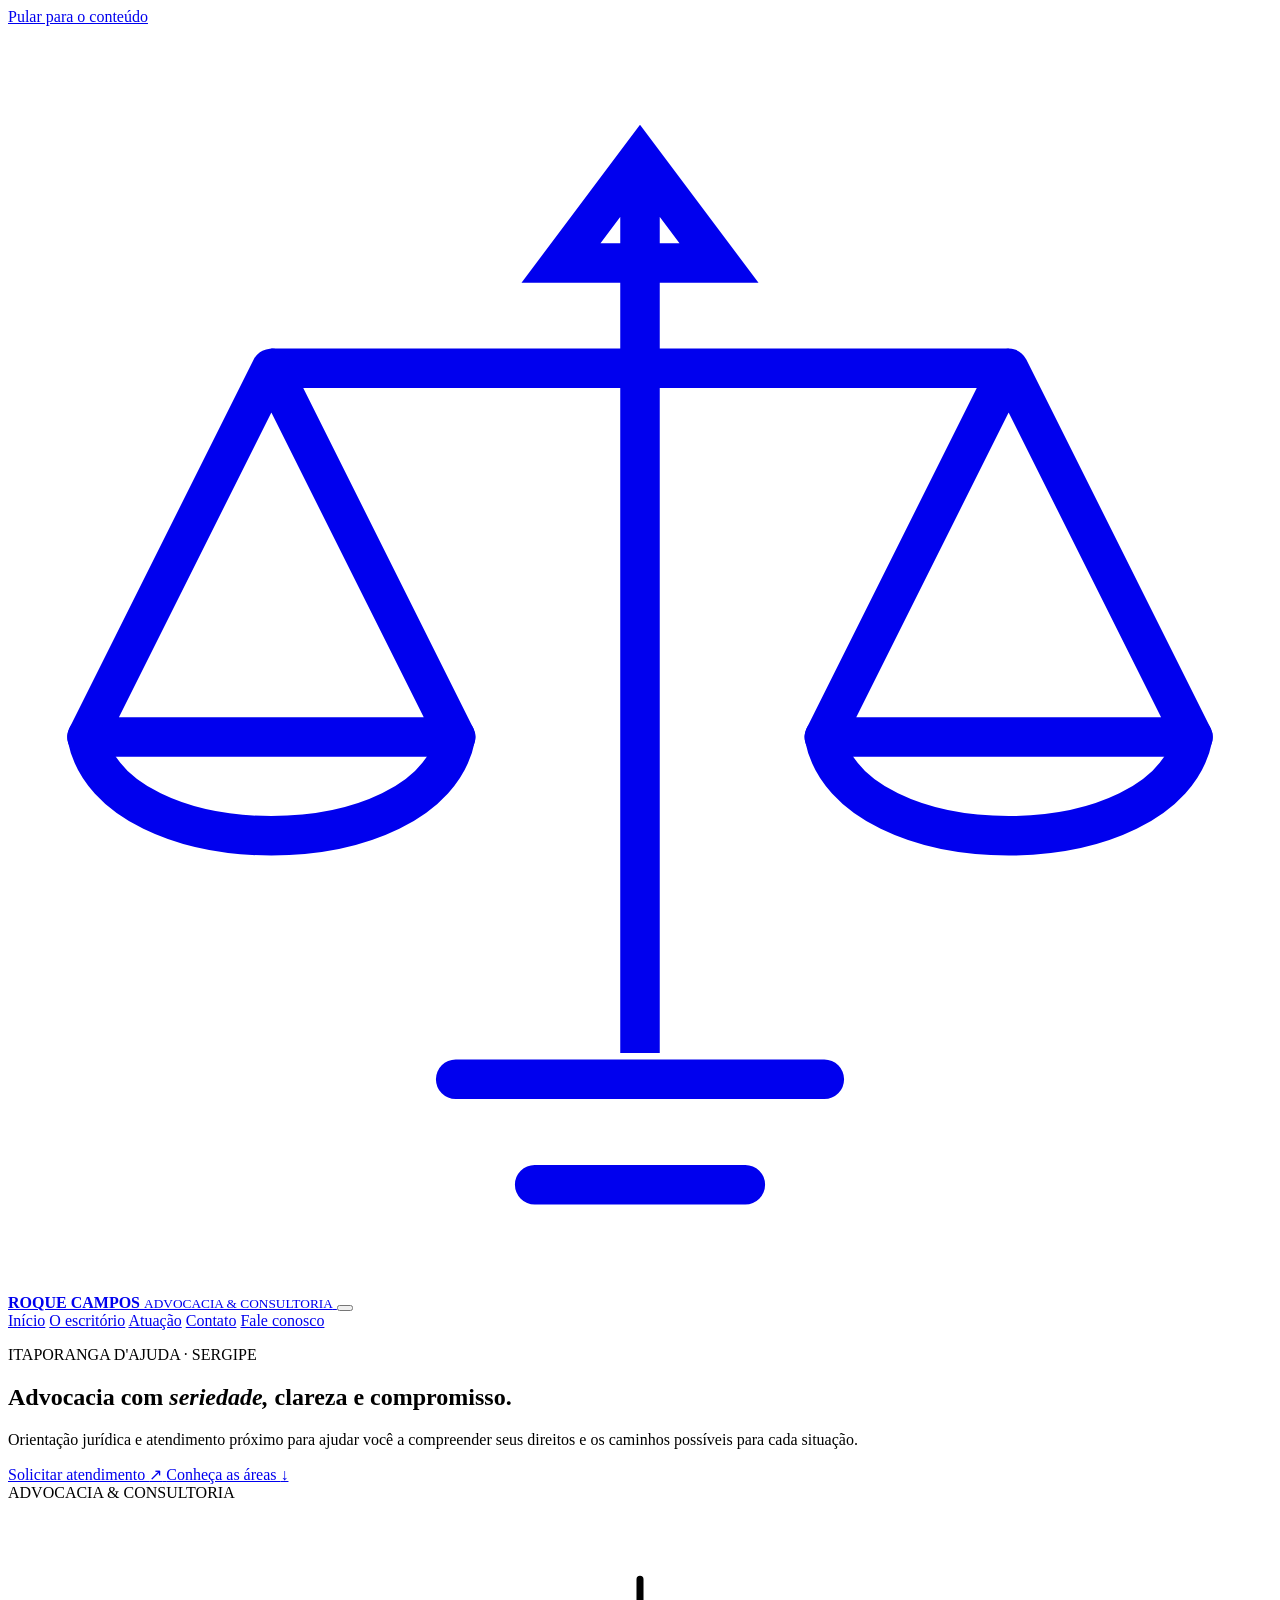
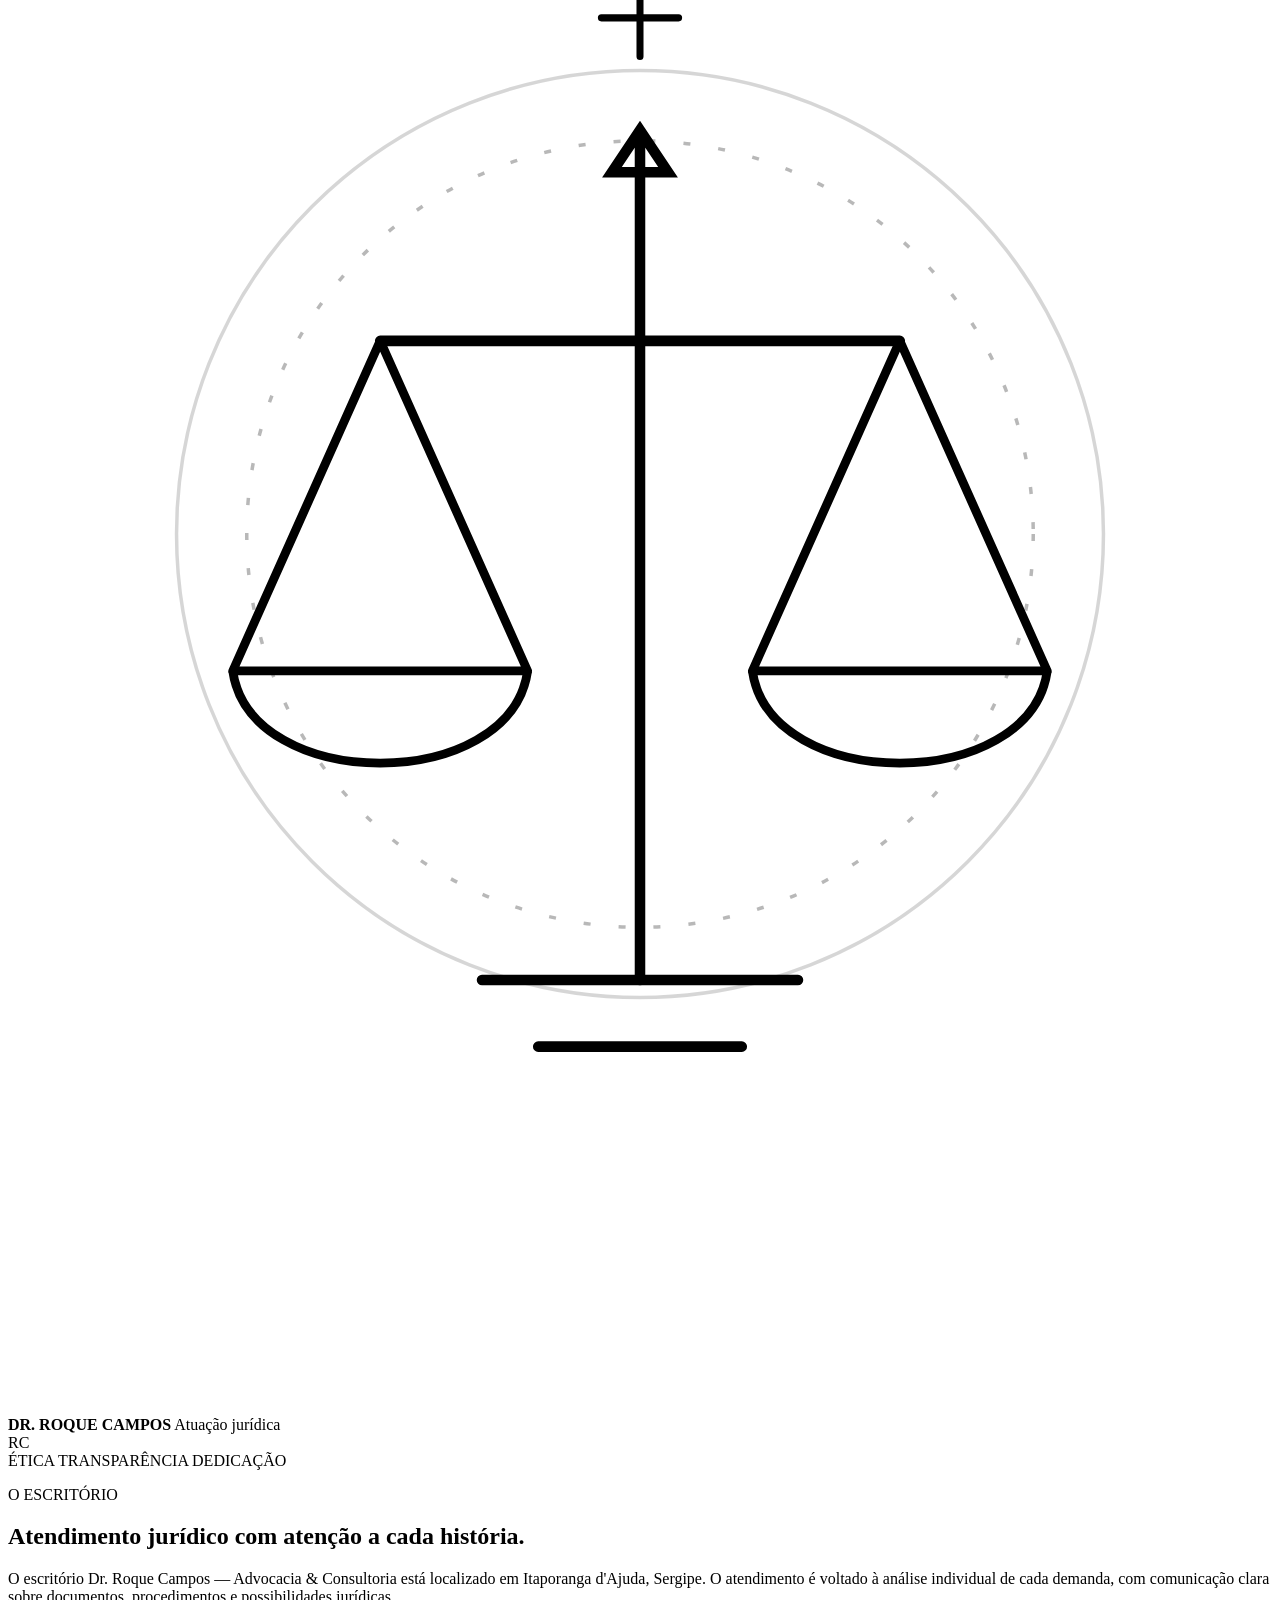
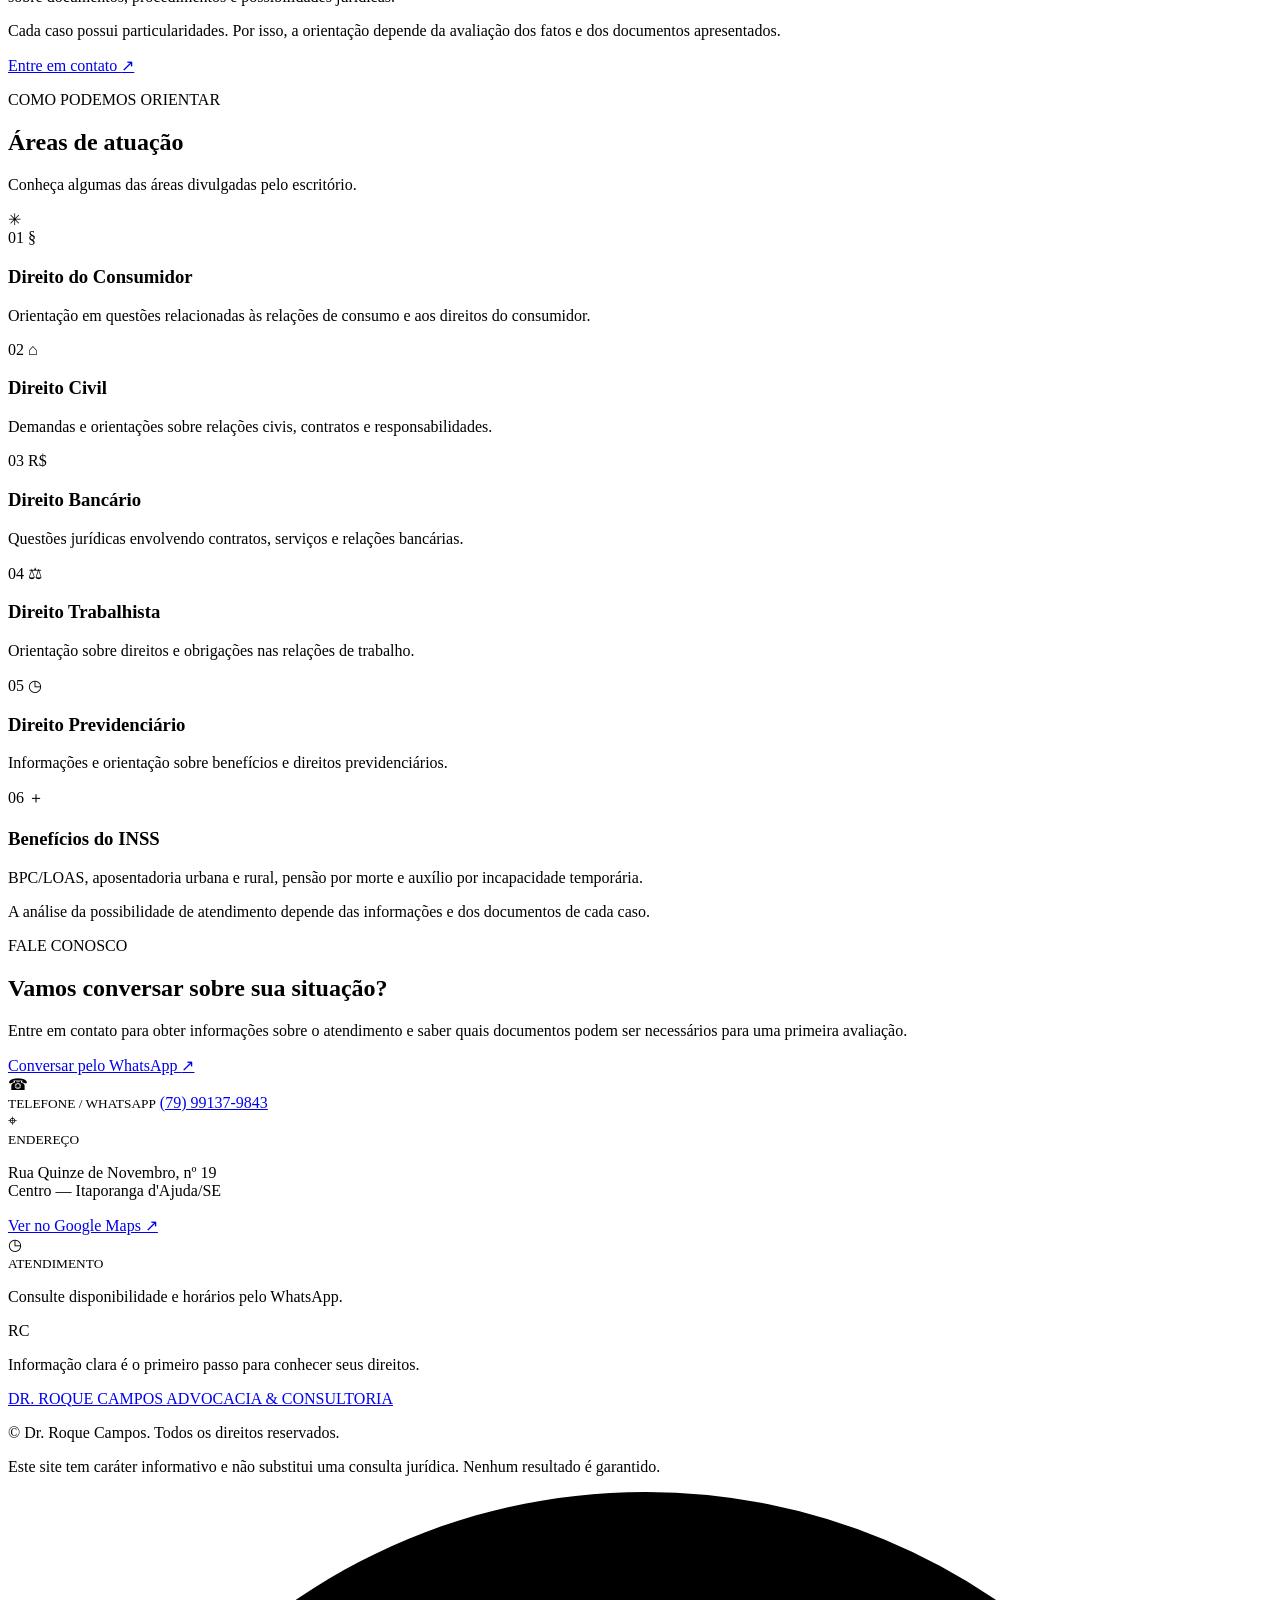
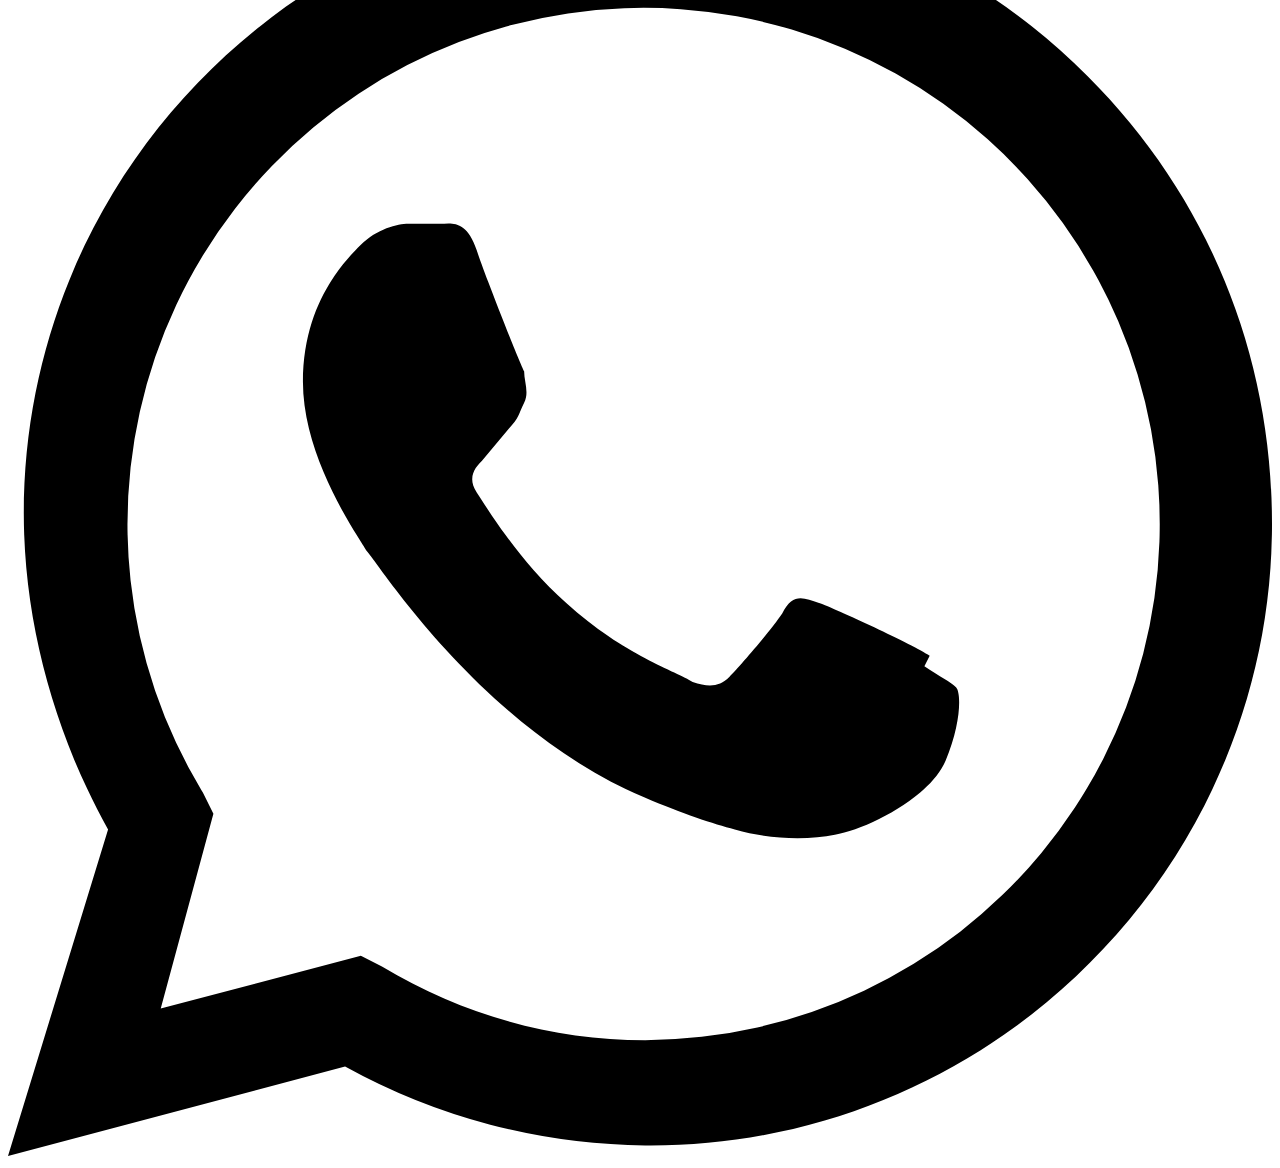
==== index.html @ 9f01cc0f "Criar index.html" ====
<!DOCTYPE html>
<html lang="pt-BR">
<head>
  <meta charset="UTF-8">
  <meta name="viewport" content="width=device-width, initial-scale=1.0">
  <meta name="theme-color" content="#111315">
  <meta name="description" content="Dr. Roque Campos — Advocacia & Consultoria em Itaporanga d'Ajuda, Sergipe. Atendimento em Direito do Consumidor, Civil, Bancário, Trabalhista e Previdenciário.">

  <title>Dr. Roque Campos | Advocacia & Consultoria</title>

  <link rel="preconnect" href="https://fonts.googleapis.com">
  <link rel="preconnect" href="https://fonts.gstatic.com" crossorigin>

  <link href="https://fonts.googleapis.com/css2?family=DM+Sans:wght@400;500;600;700&family=Playfair+Display:wght@500;600;700&display=swap" rel="stylesheet">

  <link rel="stylesheet" href="style.css">
</head>

<body>

<a class="skip-link" href="#inicio">Pular para o conteúdo</a>

<header class="site-header">
  <div class="container nav-wrap">

    <a class="brand" href="#inicio" aria-label="Dr. Roque Campos — início">

      <span class="brand-mark" aria-hidden="true">
        <svg viewBox="0 0 48 48" fill="none">
          <path d="M24 5v34M10 13h28M24 5l-3 4h6l-3-4Z" stroke="currentColor" stroke-width="1.5"/>
          <path d="m10 13-7 14h14L10 13Zm28 0-7 14h14L38 13Z" stroke="currentColor" stroke-width="1.5" stroke-linejoin="round"/>
          <path d="M3 27c1 5 13 5 14 0M31 27c1 5 13 5 14 0M17 40h14M20 44h8" stroke="currentColor" stroke-width="1.5" stroke-linecap="round"/>
        </svg>
      </span>

      <span class="brand-copy">
        <strong>ROQUE CAMPOS</strong>
        <small>ADVOCACIA &amp; CONSULTORIA</small>
      </span>

    </a>

    <button class="menu-toggle" aria-label="Abrir menu" aria-expanded="false" aria-controls="main-nav">
      <span></span>
      <span></span>
      <span></span>
    </button>

    <nav id="main-nav" class="main-nav" aria-label="Navegação principal">
      <a href="#inicio">Início</a>
      <a href="#escritorio">O escritório</a>
      <a href="#atuacao">Atuação</a>
      <a href="#contato">Contato</a>
      <a class="nav-cta" href="https://wa.me/5579991379843" target="_blank" rel="noopener">Fale conosco</a>
    </nav>

  </div>
</header>

<main>

  <!-- INÍCIO -->

  <section class="hero" id="inicio">

    <div class="hero-pattern" aria-hidden="true"></div>

    <div class="container hero-grid">

      <div class="hero-content">

        <p class="eyebrow">
          <span></span>
          ITAPORANGA D'AJUDA · SERGIPE
        </p>

        <h1>
          Advocacia com <em>seriedade,</em> clareza e compromisso.
        </h1>

        <p class="hero-lead">
          Orientação jurídica e atendimento próximo para ajudar você a compreender seus direitos e os caminhos possíveis para cada situação.
        </p>

        <div class="hero-actions">

          <a class="button button-gold"
             href="https://wa.me/5579991379843?text=Ol%C3%A1%2C%20gostaria%20de%20mais%20informa%C3%A7%C3%B5es%20sobre%20o%20atendimento."
             target="_blank" rel="noopener">
            Solicitar atendimento
            <span aria-hidden="true">↗</span>
          </a>

          <a class="text-link" href="#atuacao">
            Conheça as áreas
            <span aria-hidden="true">↓</span>
          </a>

        </div>
      </div>

      <div class="hero-art" aria-label="Símbolo da Justiça">

        <div class="art-frame">

          <div class="art-topline">
            ADVOCACIA &amp; CONSULTORIA
          </div>

          <svg class="justice-art" viewBox="0 0 360 430" fill="none" role="img" aria-label="Ilustração minimalista da balança da Justiça">

            <circle cx="180" cy="180" r="132" stroke="currentColor" stroke-opacity=".16"/>
            <circle cx="180" cy="180" r="112" stroke="currentColor" stroke-opacity=".28" stroke-dasharray="2 8"/>

            <path d="M180 65v242M106 125h148M180 65l-8 12h16l-8-12Z" stroke="currentColor" stroke-width="3" stroke-linecap="round"/>

            <path d="m106 125-42 94h84l-42-94Zm148 0-42 94h84l-42-94Z" stroke="currentColor" stroke-width="2.5" stroke-linejoin="round"/>

            <path d="M64 219c5 35 79 35 84 0M212 219c5 35 79 35 84 0" stroke="currentColor" stroke-width="2.5"/>

            <path d="M135 307h90M151 326h58" stroke="currentColor" stroke-width="3" stroke-linecap="round"/>

            <path d="M180 22v22M169 33h22" stroke="currentColor" stroke-width="2" stroke-linecap="round"/>

          </svg>

          <div class="art-caption">
            <strong>DR. ROQUE CAMPOS</strong>
            <span>Atuação jurídica</span>
          </div>

        </div>

        <span class="hero-seal">RC</span>

      </div>

    </div>

    <div class="hero-bottom container">
      <span>ÉTICA</span>
      <i></i>
      <span>TRANSPARÊNCIA</span>
      <i></i>
      <span>DEDICAÇÃO</span>
    </div>

  </section>

  <!-- SOBRE O ESCRITÓRIO -->

  <section class="intro section" id="escritorio">

    <div class="container intro-grid">

      <div>
        <p class="eyebrow eyebrow-dark">O ESCRITÓRIO</p>

        <h2>
          Atendimento jurídico com atenção a cada história.
        </h2>
      </div>

      <div class="intro-copy">

        <p>
          O escritório Dr. Roque Campos — Advocacia &amp; Consultoria está localizado em Itaporanga d'Ajuda, Sergipe. O atendimento é voltado à análise individual de cada demanda, com comunicação clara sobre documentos, procedimentos e possibilidades jurídicas.
        </p>

        <p>
          Cada caso possui particularidades. Por isso, a orientação depende da avaliação dos fatos e dos documentos apresentados.
        </p>

        <a class="under-link" href="#contato">
          Entre em contato
          <span aria-hidden="true">↗</span>
        </a>

      </div>

    </div>

  </section>

  <!-- ÁREAS DE ATUAÇÃO -->

  <section class="practice section" id="atuacao">

    <div class="container">

      <div class="section-heading">

        <p class="eyebrow">COMO PODEMOS ORIENTAR</p>

        <h2>Áreas de atuação</h2>

        <p>
          Conheça algumas das áreas divulgadas pelo escritório.
        </p>

        <div class="heading-rule">
          <span>✳</span>
        </div>

      </div>

      <div class="practice-grid">

        <article class="practice-card">
          <span class="card-number">01</span>
          <span class="practice-icon">§</span>

          <h3>Direito do Consumidor</h3>

          <p>
            Orientação em questões relacionadas às relações de consumo e aos direitos do consumidor.
          </p>
        </article>

        <article class="practice-card">
          <span class="card-number">02</span>
          <span class="practice-icon">⌂</span>

          <h3>Direito Civil</h3>

          <p>
            Demandas e orientações sobre relações civis, contratos e responsabilidades.
          </p>
        </article>

        <article class="practice-card">
          <span class="card-number">03</span>
          <span class="practice-icon">R$</span>

          <h3>Direito Bancário</h3>

          <p>
            Questões jurídicas envolvendo contratos, serviços e relações bancárias.
          </p>
        </article>

        <article class="practice-card">
          <span class="card-number">04</span>
          <span class="practice-icon">⚖</span>

          <h3>Direito Trabalhista</h3>

          <p>
            Orientação sobre direitos e obrigações nas relações de trabalho.
          </p>
        </article>

        <article class="practice-card">
          <span class="card-number">05</span>
          <span class="practice-icon">◷</span>

          <h3>Direito Previdenciário</h3>

          <p>
            Informações e orientação sobre benefícios e direitos previdenciários.
          </p>
        </article>

        <article class="practice-card">
          <span class="card-number">06</span>
          <span class="practice-icon">＋</span>

          <h3>Benefícios do INSS</h3>

          <p>
            BPC/LOAS, aposentadoria urbana e rural, pensão por morte e auxílio por incapacidade temporária.
          </p>
        </article>

      </div>

      <div class="practice-note">
        A análise da possibilidade de atendimento depende das informações e dos documentos de cada caso.
      </div>

    </div>

  </section>

  <!-- CONTATO -->

  <section class="contact section" id="contato">

    <div class="container contact-grid">

      <div class="contact-copy">

        <p class="eyebrow eyebrow-dark">FALE CONOSCO</p>

        <h2>
          Vamos conversar sobre sua situação?
        </h2>

        <p>
          Entre em contato para obter informações sobre o atendimento e saber quais documentos podem ser necessários para uma primeira avaliação.
        </p>

        <a class="button button-dark"
           href="https://wa.me/5579991379843?text=Ol%C3%A1%2C%20gostaria%20de%20solicitar%20informa%C3%A7%C3%B5es%20sobre%20o%20atendimento."
           target="_blank" rel="noopener">

          Conversar pelo WhatsApp
          <span aria-hidden="true">↗</span>

        </a>

      </div>

      <div class="contact-details">

        <div class="detail-row">

          <span class="detail-icon">☎</span>

          <div>
            <small>TELEFONE / WHATSAPP</small>

            <a href="https://wa.me/5579991379843"
               target="_blank" rel="noopener">
              (79) 99137-9843
            </a>
          </div>

        </div>

        <div class="detail-row">

          <span class="detail-icon">⌖</span>

          <div>
            <small>ENDEREÇO</small>

            <p>
              Rua Quinze de Novembro, nº 19<br>
              Centro — Itaporanga d'Ajuda/SE
            </p>

            <a class="map-link"
               href="https://www.google.com/maps/search/?api=1&query=Rua+Quinze+de+Novembro+19+Itaporanga+d%27Ajuda+SE"
               target="_blank" rel="noopener">
              Ver no Google Maps ↗
            </a>

          </div>

        </div>

        <div class="detail-row">

          <span class="detail-icon">◷</span>

          <div>
            <small>ATENDIMENTO</small>

            <p>
              Consulte disponibilidade e horários pelo WhatsApp.
            </p>
          </div>

        </div>

      </div>

    </div>

  </section>

  <!-- FRASE FINAL -->

  <section class="closing">

    <div class="container closing-inner">

      <span class="closing-mark">RC</span>

      <p>
        Informação clara é o primeiro passo para conhecer seus direitos.
      </p>

    </div>

  </section>

</main>

<!-- RODAPÉ -->

<footer class="site-footer">

  <div class="container footer-inner">

    <a class="footer-brand" href="#inicio">
      DR. ROQUE CAMPOS
      <span>ADVOCACIA &amp; CONSULTORIA</span>
    </a>

    <p>
      © <span id="year"></span> Dr. Roque Campos. Todos os direitos reservados.
    </p>

    <p class="disclaimer">
      Este site tem caráter informativo e não substitui uma consulta jurídica. Nenhum resultado é garantido.
    </p>

  </div>

</footer>

<!-- BOTÃO FLUTUANTE DO WHATSAPP -->

<a class="whatsapp-float"
   href="https://wa.me/5579991379843"
   target="_blank"
   rel="noopener"
   aria-label="Fale pelo WhatsApp">

  <svg viewBox="0 0 24 24" aria-hidden="true">
    <path d="M20.5 3.5A11.8 11.8 0 0 0 12.1 0C5.6 0 .3 5.3.3 11.8c0 2.1.6 4.2 1.6 6L0 24l6.4-1.7a12 12 0 0 0 5.7 1.5h.1c6.5 0 11.8-5.3 11.8-11.8 0-3.2-1.2-6.2-3.5-8.5ZM12.1 21.8c-1.8 0-3.5-.5-5-1.4l-.4-.2-3.8 1 1-3.7-.2-.4a9.8 9.8 0 1 1 8.4 4.7Zm5.4-7.3c-.3-.2-1.8-.9-2.1-1-.3-.1-.5-.2-.7.2-.2.3-.8 1-1 1.2-.2.2-.4.2-.7.1-.3-.2-1.3-.5-2.4-1.5-.9-.8-1.5-1.8-1.7-2.1-.2-.3 0-.5.1-.6l.5-.6c.2-.2.2-.3.3-.5.1-.2 0-.4 0-.6-.1-.2-.7-1.7-.9-2.3-.2-.6-.5-.5-.7-.5h-.6c-.2 0-.6.1-.9.4-.3.3-1.1 1.1-1.1 2.6s1.1 3 1.2 3.2c.2.2 2.2 3.4 5.3 4.7.7.3 1.3.5 1.7.6.7.2 1.4.2 1.9.1.6-.1 1.8-.7 2.1-1.4.3-.7.3-1.3.2-1.4-.1-.1-.3-.2-.6-.4Z"/>
  </svg>

</a>

<script src="script.js"></script>

</body>
</html>
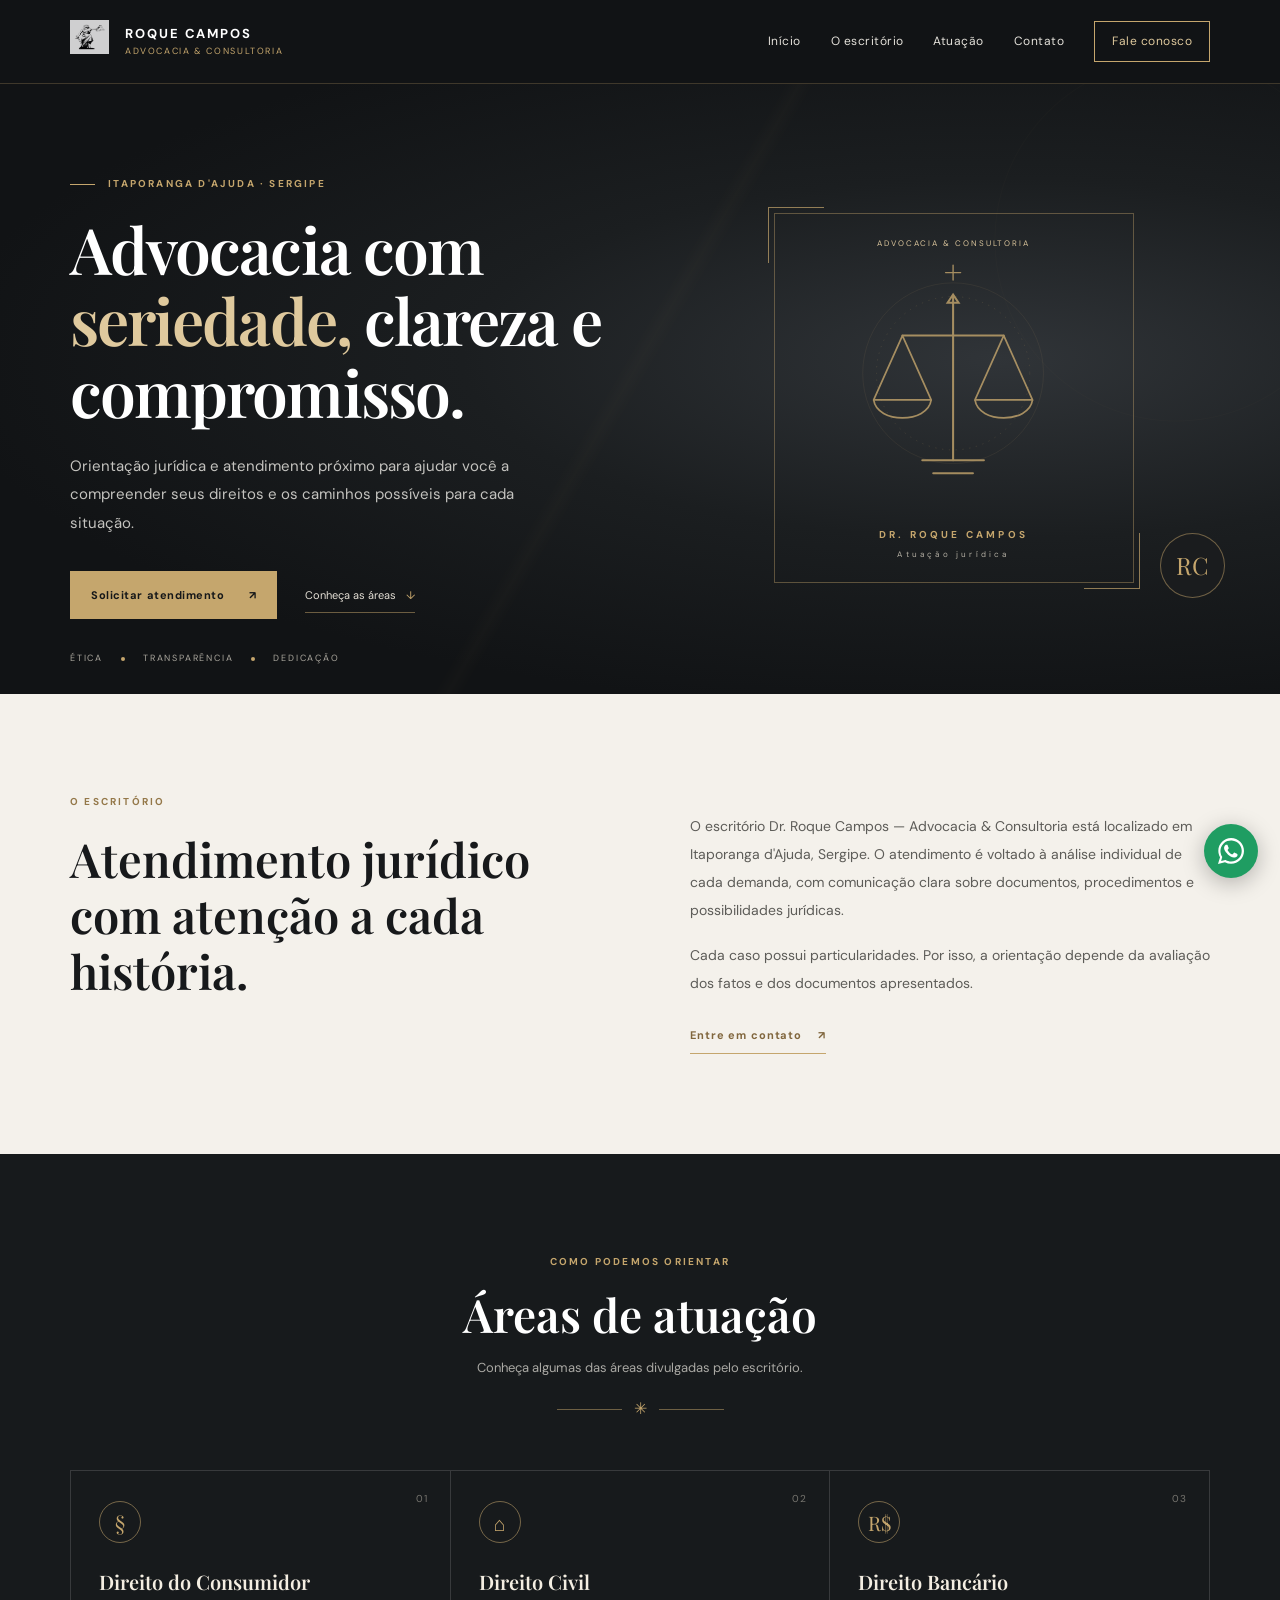
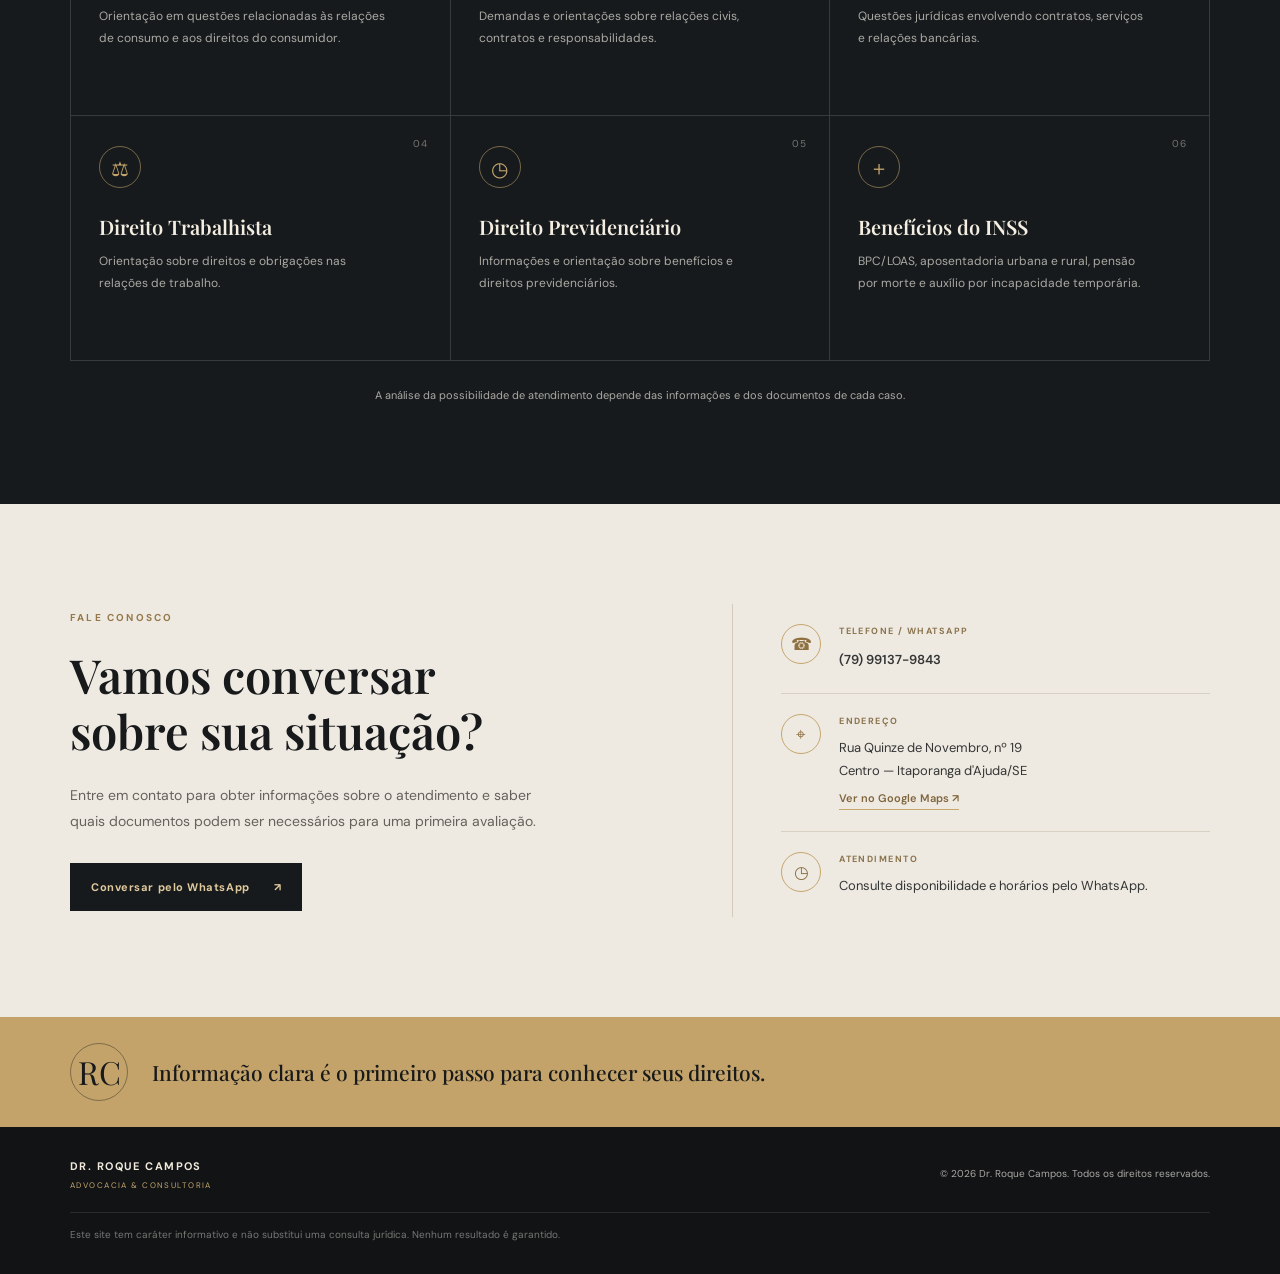
==== commit 4684bdf4: "Update logo to image representation of justice Replaced SVG logo with an image of justice." ====
--- a/index.html
+++ b/index.html
@@ -27,11 +27,13 @@
     <a class="brand" href="#inicio" aria-label="Dr. Roque Campos — início">
 
       <span class="brand-mark" aria-hidden="true">
-        <svg viewBox="0 0 48 48" fill="none">
-          <path d="M24 5v34M10 13h28M24 5l-3 4h6l-3-4Z" stroke="currentColor" stroke-width="1.5"/>
-          <path d="m10 13-7 14h14L10 13Zm28 0-7 14h14L38 13Z" stroke="currentColor" stroke-width="1.5" stroke-linejoin="round"/>
-          <path d="M3 27c1 5 13 5 14 0M31 27c1 5 13 5 14 0M17 40h14M20 44h8" stroke="currentColor" stroke-width="1.5" stroke-linecap="round"/>
-        </svg>
+        
+<img
+  class="justice-art justice-image"
+  src="./07d581bec72d6635c0b2ee8a860580ec.jpg"
+  alt="Representação da Justiça com espada e balança"
+>
+        
       </span>
 
       <span class="brand-copy">
--- a/style.css
+++ b/style.css
@@ -0,0 +1,949 @@
+
+@import url('https://fonts.googleapis.com/css2?family=DM+Sans:wght@400;500;600;700&family=Playfair+Display:wght@500;600;700&display=swap');
+
+:root {
+  --ink: #17191b;
+  --ink-2: #222629;
+  --paper: #f4f1eb;
+  --white: #fff;
+  --gold: #c5a66d;
+  --gold-light: #dfc99d;
+  --muted: #a7a49d;
+  --line: rgba(255,255,255,.14);
+  --serif: "Playfair Display", Georgia, serif;
+  --sans: "DM Sans", Arial, sans-serif;
+}
+
+* {
+  box-sizing: border-box;
+}
+
+html {
+  scroll-behavior: smooth;
+  scroll-padding-top: 90px;
+}
+
+body {
+  margin: 0;
+  background: var(--paper);
+  color: var(--ink);
+  font-family: var(--sans);
+  line-height: 1.65;
+}
+
+a {
+  color: inherit;
+  text-decoration: none;
+}
+
+.container {
+  width: min(1140px, calc(100% - 48px));
+  margin: auto;
+}
+
+.skip-link {
+  position: absolute;
+  left: -9999px;
+  top: 10px;
+  background: #fff;
+  padding: 10px;
+  z-index: 999;
+}
+
+.skip-link:focus {
+  left: 10px;
+}
+
+/* CABEÇALHO */
+
+.site-header {
+  height: 84px;
+  background: #111315;
+  color: #fff;
+  position: sticky;
+  top: 0;
+  z-index: 50;
+  border-bottom: 1px solid rgba(197,166,109,.25);
+}
+
+.nav-wrap {
+  height: 100%;
+  display: flex;
+  align-items: center;
+  justify-content: space-between;
+}
+
+.brand {
+  display: flex;
+  align-items: center;
+  gap: 12px;
+}
+
+.brand-mark {
+  width: 43px;
+  height: 43px;
+  color: var(--gold);
+}
+
+.brand-mark svg {
+  width: 100%;
+  height: 100%;
+}
+
+.brand-copy {
+  display: flex;
+  flex-direction: column;
+  line-height: 1.2;
+  letter-spacing: .12em;
+}
+
+.brand-copy strong {
+  font-size: 13px;
+  font-weight: 700;
+}
+
+.brand-copy small {
+  font-size: 9px;
+  color: var(--gold);
+  letter-spacing: .18em;
+  margin-top: 5px;
+}
+
+.main-nav {
+  display: flex;
+  align-items: center;
+  gap: 30px;
+  font-size: 12px;
+  letter-spacing: .04em;
+  color: #e4e1da;
+}
+
+.main-nav a:not(.nav-cta):hover {
+  color: var(--gold-light);
+}
+
+.nav-cta {
+  border: 1px solid var(--gold);
+  padding: 10px 17px;
+  color: var(--gold-light);
+  transition: .2s;
+}
+
+.nav-cta:hover {
+  background: var(--gold);
+  color: #111;
+}
+
+.menu-toggle {
+  display: none;
+  background: none;
+  border: 0;
+  padding: 8px;
+}
+
+.menu-toggle span {
+  display: block;
+  width: 25px;
+  height: 2px;
+  background: var(--gold);
+  margin: 5px;
+}
+
+/* INÍCIO */
+
+.hero {
+  position: relative;
+  overflow: hidden;
+  background: radial-gradient(
+    ellipse at 78% 45%,
+    #303438 0,
+    #1b1e20 38%,
+    #111315 75%
+  );
+  color: #fff;
+  padding: 92px 0 28px;
+  min-height: 590px;
+}
+
+.hero-pattern {
+  position: absolute;
+  inset: 0;
+  opacity: .12;
+  background-image:
+    linear-gradient(
+      120deg,
+      transparent 48%,
+      rgba(197,166,109,.2) 49%,
+      transparent 50%
+    ),
+    radial-gradient(
+      circle at 80% 30%,
+      transparent 0 180px,
+      rgba(197,166,109,.18) 181px,
+      transparent 182px
+    );
+  background-size: 100% 100%, 520px 520px;
+  background-position: center, right top;
+  background-repeat: no-repeat;
+}
+
+.hero-grid {
+  position: relative;
+  display: grid;
+  grid-template-columns: 1.05fr .95fr;
+  align-items: center;
+  gap: 60px;
+  min-height: 430px;
+}
+
+.eyebrow {
+  font-size: 10px;
+  letter-spacing: .22em;
+  font-weight: 700;
+  color: var(--gold);
+  margin: 0 0 20px;
+}
+
+.eyebrow span {
+  display: inline-block;
+  width: 25px;
+  height: 1px;
+  background: var(--gold);
+  vertical-align: middle;
+  margin-right: 9px;
+}
+
+.hero h1 {
+  font: 600 clamp(42px, 5vw, 65px)/1.12 var(--serif);
+  max-width: 620px;
+  margin: 0 0 24px;
+  letter-spacing: -.03em;
+}
+
+.hero h1 em {
+  font-style: normal;
+  color: var(--gold-light);
+}
+
+.hero-lead {
+  color: #c4c3bf;
+  font-size: 15px;
+  max-width: 490px;
+  line-height: 1.9;
+}
+
+.hero-actions {
+  display: flex;
+  align-items: center;
+  gap: 28px;
+  margin-top: 34px;
+}
+
+.button {
+  display: inline-flex;
+  align-items: center;
+  gap: 24px;
+  padding: 15px 21px;
+  font-size: 11px;
+  font-weight: 700;
+  letter-spacing: .05em;
+  transition: .2s;
+}
+
+.button-gold {
+  background: var(--gold);
+  color: #151719;
+}
+
+.button-gold:hover {
+  background: var(--gold-light);
+  transform: translateY(-2px);
+}
+
+.text-link {
+  font-size: 11px;
+  color: #e5e0d6;
+  border-bottom: 1px solid rgba(197,166,109,.5);
+  padding: 8px 0;
+}
+
+.text-link span {
+  color: var(--gold);
+  margin-left: 7px;
+}
+
+/* ILUSTRAÇÃO */
+
+.hero-art {
+  height: 410px;
+  position: relative;
+  display: flex;
+  align-items: center;
+  justify-content: center;
+}
+
+.art-frame {
+  width: min(360px, 100%);
+  height: 370px;
+  border: 1px solid rgba(197,166,109,.4);
+  position: relative;
+  display: flex;
+  align-items: center;
+  justify-content: center;
+  color: var(--gold);
+}
+
+.art-frame:before,
+.art-frame:after {
+  content: "";
+  position: absolute;
+  width: 55px;
+  height: 55px;
+  border-color: var(--gold);
+  border-style: solid;
+  opacity: .7;
+}
+
+.art-frame:before {
+  top: -7px;
+  left: -7px;
+  border-width: 1px 0 0 1px;
+}
+
+.art-frame:after {
+  bottom: -7px;
+  right: -7px;
+  border-width: 0 1px 1px 0;
+}
+
+.art-topline {
+  position: absolute;
+  top: 23px;
+  font-size: 8px;
+  letter-spacing: .24em;
+  color: #d7c29a;
+}
+
+.justice-art {
+  width: 90%;
+  height: 80%;
+  color: var(--gold);
+  opacity: .8;
+}
+
+.art-caption {
+  position: absolute;
+  bottom: 20px;
+  display: flex;
+  flex-direction: column;
+  text-align: center;
+  letter-spacing: .2em;
+}
+
+.art-caption strong {
+  font-size: 10px;
+}
+
+.art-caption span {
+  font-size: 8px;
+  color: #b5b0a4;
+  margin-top: 5px;
+}
+
+.hero-seal {
+  position: absolute;
+  right: -15px;
+  bottom: 5px;
+  border: 1px solid rgba(197,166,109,.5);
+  width: 65px;
+  height: 65px;
+  border-radius: 50%;
+  display: grid;
+  place-items: center;
+  color: var(--gold);
+  font: 24px var(--serif);
+  background: #1a1c1e;
+}
+
+.hero-bottom {
+  position: relative;
+  display: flex;
+  align-items: center;
+  gap: 18px;
+  color: #aaa69d;
+  font-size: 9px;
+  letter-spacing: .2em;
+  margin-top: 32px;
+}
+
+.hero-bottom i {
+  width: 4px;
+  height: 4px;
+  background: var(--gold);
+  border-radius: 50%;
+}
+
+/* SEÇÕES */
+
+.section {
+  padding: 100px 0;
+}
+
+/* SOBRE */
+
+.intro {
+  background: var(--paper);
+}
+
+.intro-grid {
+  display: grid;
+  grid-template-columns: 1fr 1fr;
+  gap: 100px;
+  align-items: start;
+}
+
+.eyebrow-dark {
+  color: #947849;
+}
+
+.intro h2,
+.contact h2 {
+  font: 600 clamp(32px, 4vw, 47px)/1.2 var(--serif);
+  margin: 0;
+  max-width: 470px;
+}
+
+.intro-copy {
+  padding-top: 18px;
+  color: #5d5c58;
+  font-size: 14px;
+  line-height: 2;
+}
+
+.intro-copy p {
+  margin: 0 0 17px;
+}
+
+.under-link {
+  display: inline-block;
+  color: #80663d;
+  font-weight: 700;
+  font-size: 11px;
+  letter-spacing: .08em;
+  margin-top: 10px;
+  border-bottom: 1px solid var(--gold);
+  padding-bottom: 7px;
+}
+
+.under-link span {
+  margin-left: 12px;
+}
+
+/* ÁREAS DE ATUAÇÃO */
+
+.practice {
+  background: #171a1c;
+  color: #fff;
+}
+
+.section-heading {
+  text-align: center;
+  margin: 0 auto 48px;
+}
+
+.section-heading .eyebrow {
+  margin-bottom: 12px;
+}
+
+.section-heading h2 {
+  font: 600 clamp(34px, 4vw, 46px) var(--serif);
+  margin: 0;
+}
+
+.section-heading > p:not(.eyebrow) {
+  color: #aaa9a4;
+  font-size: 13px;
+  margin: 12px 0;
+}
+
+.heading-rule {
+  display: flex;
+  align-items: center;
+  justify-content: center;
+  gap: 12px;
+  color: var(--gold);
+  margin-top: 18px;
+}
+
+.heading-rule:before,
+.heading-rule:after {
+  content: "";
+  width: 65px;
+  height: 1px;
+  background: rgba(197,166,109,.5);
+}
+
+.practice-grid {
+  display: grid;
+  grid-template-columns: repeat(3, 1fr);
+  border-top: 1px solid var(--line);
+  border-left: 1px solid var(--line);
+}
+
+.practice-card {
+  min-height: 245px;
+  padding: 30px 28px;
+  position: relative;
+  border-right: 1px solid var(--line);
+  border-bottom: 1px solid var(--line);
+  transition: .25s;
+}
+
+.practice-card:hover {
+  background: #202427;
+}
+
+.card-number {
+  position: absolute;
+  right: 22px;
+  top: 20px;
+  color: #77756f;
+  font-size: 10px;
+  letter-spacing: .1em;
+}
+
+.practice-icon {
+  display: grid;
+  place-items: center;
+  width: 42px;
+  height: 42px;
+  border: 1px solid rgba(197,166,109,.55);
+  border-radius: 50%;
+  color: var(--gold);
+  font: 20px var(--serif);
+  margin-bottom: 25px;
+}
+
+.practice-card h3 {
+  font: 600 20px var(--serif);
+  margin: 0 0 11px;
+  color: #f4eee2;
+}
+
+.practice-card p {
+  font-size: 12px;
+  line-height: 1.8;
+  color: #aaa9a4;
+  margin: 0;
+  max-width: 290px;
+}
+
+.practice-note {
+  font-size: 11px;
+  color: #aaa9a4;
+  text-align: center;
+  margin-top: 25px;
+}
+
+/* CONTATO */
+
+.contact {
+  background: #eeeae2;
+}
+
+.contact-grid {
+  display: grid;
+  grid-template-columns: 1fr .85fr;
+  gap: 100px;
+  align-items: center;
+}
+
+.contact-copy > p:not(.eyebrow) {
+  font-size: 14px;
+  line-height: 1.9;
+  color: #65625c;
+  max-width: 480px;
+  margin: 22px 0 28px;
+}
+
+.button-dark {
+  background: #171a1c;
+  color: var(--gold-light);
+}
+
+.button-dark:hover {
+  background: #303538;
+  transform: translateY(-2px);
+}
+
+.contact-details {
+  border-left: 1px solid #d4cbbd;
+  padding-left: 48px;
+}
+
+.detail-row {
+  display: flex;
+  gap: 18px;
+  padding: 20px 0;
+  border-bottom: 1px solid #d8d0c3;
+}
+
+.detail-row:last-child {
+  border: 0;
+}
+
+.detail-icon {
+  width: 40px;
+  height: 40px;
+  flex: 0 0 40px;
+  border: 1px solid #c5a66d;
+  border-radius: 50%;
+  display: grid;
+  place-items: center;
+  color: #8e7041;
+  font-size: 17px;
+}
+
+.detail-row small {
+  display: block;
+  font-size: 9px;
+  letter-spacing: .16em;
+  color: #8b744e;
+  font-weight: 700;
+  margin: 0 0 7px;
+}
+
+.detail-row p,
+.detail-row a {
+  font-size: 13px;
+  color: #343535;
+  margin: 0;
+  line-height: 1.8;
+}
+
+.detail-row a {
+  font-weight: 600;
+}
+
+.detail-row .map-link {
+  display: inline-block;
+  font-size: 11px;
+  color: #80663d;
+  margin-top: 7px;
+  border-bottom: 1px solid #c5a66d;
+}
+
+/* FRASE FINAL */
+
+.closing {
+  background: #c3a36a;
+  color: #17191b;
+}
+
+.closing-inner {
+  min-height: 110px;
+  display: flex;
+  align-items: center;
+  gap: 24px;
+}
+
+.closing-mark {
+  font: 32px var(--serif);
+  border: 1px solid rgba(23,25,27,.4);
+  width: 58px;
+  height: 58px;
+  display: grid;
+  place-items: center;
+  border-radius: 50%;
+}
+
+.closing p {
+  font: 500 21px var(--serif);
+  margin: 0;
+}
+
+/* RODAPÉ */
+
+.site-footer {
+  background: #111315;
+  color: #aaa9a4;
+  padding: 30px 0;
+}
+
+.footer-inner {
+  display: grid;
+  grid-template-columns: 1fr auto;
+  gap: 10px 30px;
+  align-items: center;
+}
+
+.footer-brand {
+  font-size: 11px;
+  letter-spacing: .13em;
+  color: #f0e9dc;
+  font-weight: 700;
+}
+
+.footer-brand span {
+  display: block;
+  font-size: 8px;
+  color: var(--gold);
+  font-weight: 400;
+  margin-top: 4px;
+}
+
+.footer-inner p {
+  font-size: 10px;
+  margin: 0;
+  text-align: right;
+}
+
+.footer-inner .disclaimer {
+  grid-column: 1 / -1;
+  text-align: left;
+  color: #777873;
+  border-top: 1px solid #292c2e;
+  padding-top: 14px;
+  margin-top: 10px;
+}
+
+/* WHATSAPP FLUTUANTE */
+
+.whatsapp-float {
+  position: fixed;
+  right: 22px;
+  bottom: 22px;
+  width: 54px;
+  height: 54px;
+  border-radius: 50%;
+  background: #1f9d62;
+  display: grid;
+  place-items: center;
+  box-shadow: 0 5px 22px #0004;
+  z-index: 40;
+  transition: .2s;
+}
+
+.whatsapp-float:hover {
+  transform: translateY(-3px);
+}
+
+.whatsapp-float svg {
+  width: 26px;
+  height: 26px;
+  fill: #fff;
+}
+
+/* TABLETS */
+
+@media (max-width: 850px) {
+
+  .main-nav {
+    gap: 17px;
+  }
+
+  .hero-grid {
+    gap: 25px;
+  }
+
+  .hero h1 {
+    font-size: 50px;
+  }
+
+  .intro-grid,
+  .contact-grid {
+    gap: 50px;
+  }
+
+  .contact-details {
+    padding-left: 28px;
+  }
+
+}
+
+/* CELULARES */
+
+@media (max-width: 680px) {
+
+  .container {
+    width: min(100% - 36px, 520px);
+  }
+
+  .site-header {
+    height: 72px;
+  }
+
+  .brand-mark {
+    width: 38px;
+    height: 38px;
+  }
+
+  .menu-toggle {
+    display: block;
+    cursor: pointer;
+  }
+
+  .main-nav {
+    display: none;
+    position: absolute;
+    top: 72px;
+    left: 0;
+    right: 0;
+    background: #111315;
+    padding: 18px 24px 25px;
+    flex-direction: column;
+    align-items: stretch;
+    gap: 0;
+    border-top: 1px solid #303234;
+  }
+
+  .main-nav.open {
+    display: flex;
+  }
+
+  .main-nav a {
+    padding: 13px 4px;
+    border-bottom: 1px solid #292c2e;
+  }
+
+  .main-nav .nav-cta {
+    text-align: center;
+    margin-top: 13px;
+    border: 1px solid var(--gold);
+  }
+
+  .hero {
+    padding: 65px 0 25px;
+  }
+
+  .hero-grid {
+    grid-template-columns: 1fr;
+    gap: 25px;
+  }
+
+  .hero h1 {
+    font-size: clamp(40px, 11vw, 55px);
+  }
+
+  .hero-lead {
+    font-size: 14px;
+  }
+
+  .hero-art {
+    height: 300px;
+  }
+
+  .art-frame {
+    height: 285px;
+    width: 270px;
+  }
+
+  .justice-art {
+    height: 78%;
+  }
+
+  .hero-seal {
+    right: calc(50% - 160px);
+    bottom: 0;
+    width: 52px;
+    height: 52px;
+    font-size: 20px;
+  }
+
+  .hero-bottom {
+    gap: 10px;
+    font-size: 8px;
+    justify-content: center;
+    margin-top: 20px;
+  }
+
+  .section {
+    padding: 70px 0;
+  }
+
+  .intro-grid,
+  .contact-grid {
+    grid-template-columns: 1fr;
+    gap: 22px;
+  }
+
+  .intro-copy {
+    padding-top: 0;
+  }
+
+  .practice-grid {
+    grid-template-columns: 1fr 1fr;
+  }
+
+  .practice-card {
+    padding: 23px 18px;
+    min-height: 235px;
+  }
+
+  .practice-card h3 {
+    font-size: 18px;
+  }
+
+  .practice-card p {
+    font-size: 11px;
+  }
+
+  .contact-details {
+    border-left: 0;
+    border-top: 1px solid #d4cbbd;
+    padding: 15px 0 0;
+  }
+
+  .closing-inner {
+    min-height: 100px;
+    gap: 16px;
+  }
+
+  .closing p {
+    font-size: 17px;
+  }
+
+  .footer-inner {
+    grid-template-columns: 1fr;
+    gap: 12px;
+  }
+
+  .footer-inner p {
+    text-align: left;
+  }
+
+  .footer-inner .disclaimer {
+    grid-column: auto;
+  }
+
+  .whatsapp-float {
+    right: 15px;
+    bottom: 15px;
+    width: 50px;
+    height: 50px;
+  }
+
+}
+
+/* CELULARES PEQUENOS */
+
+@media (max-width: 390px) {
+
+  .practice-grid {
+    grid-template-columns: 1fr;
+  }
+
+  .practice-card {
+    min-height: 0;
+  }
+
+  .hero-actions {
+    gap: 17px;
+    flex-wrap: wrap;
+  }
+
+  .button {
+    padding: 14px 16px;
+  }
+
+}
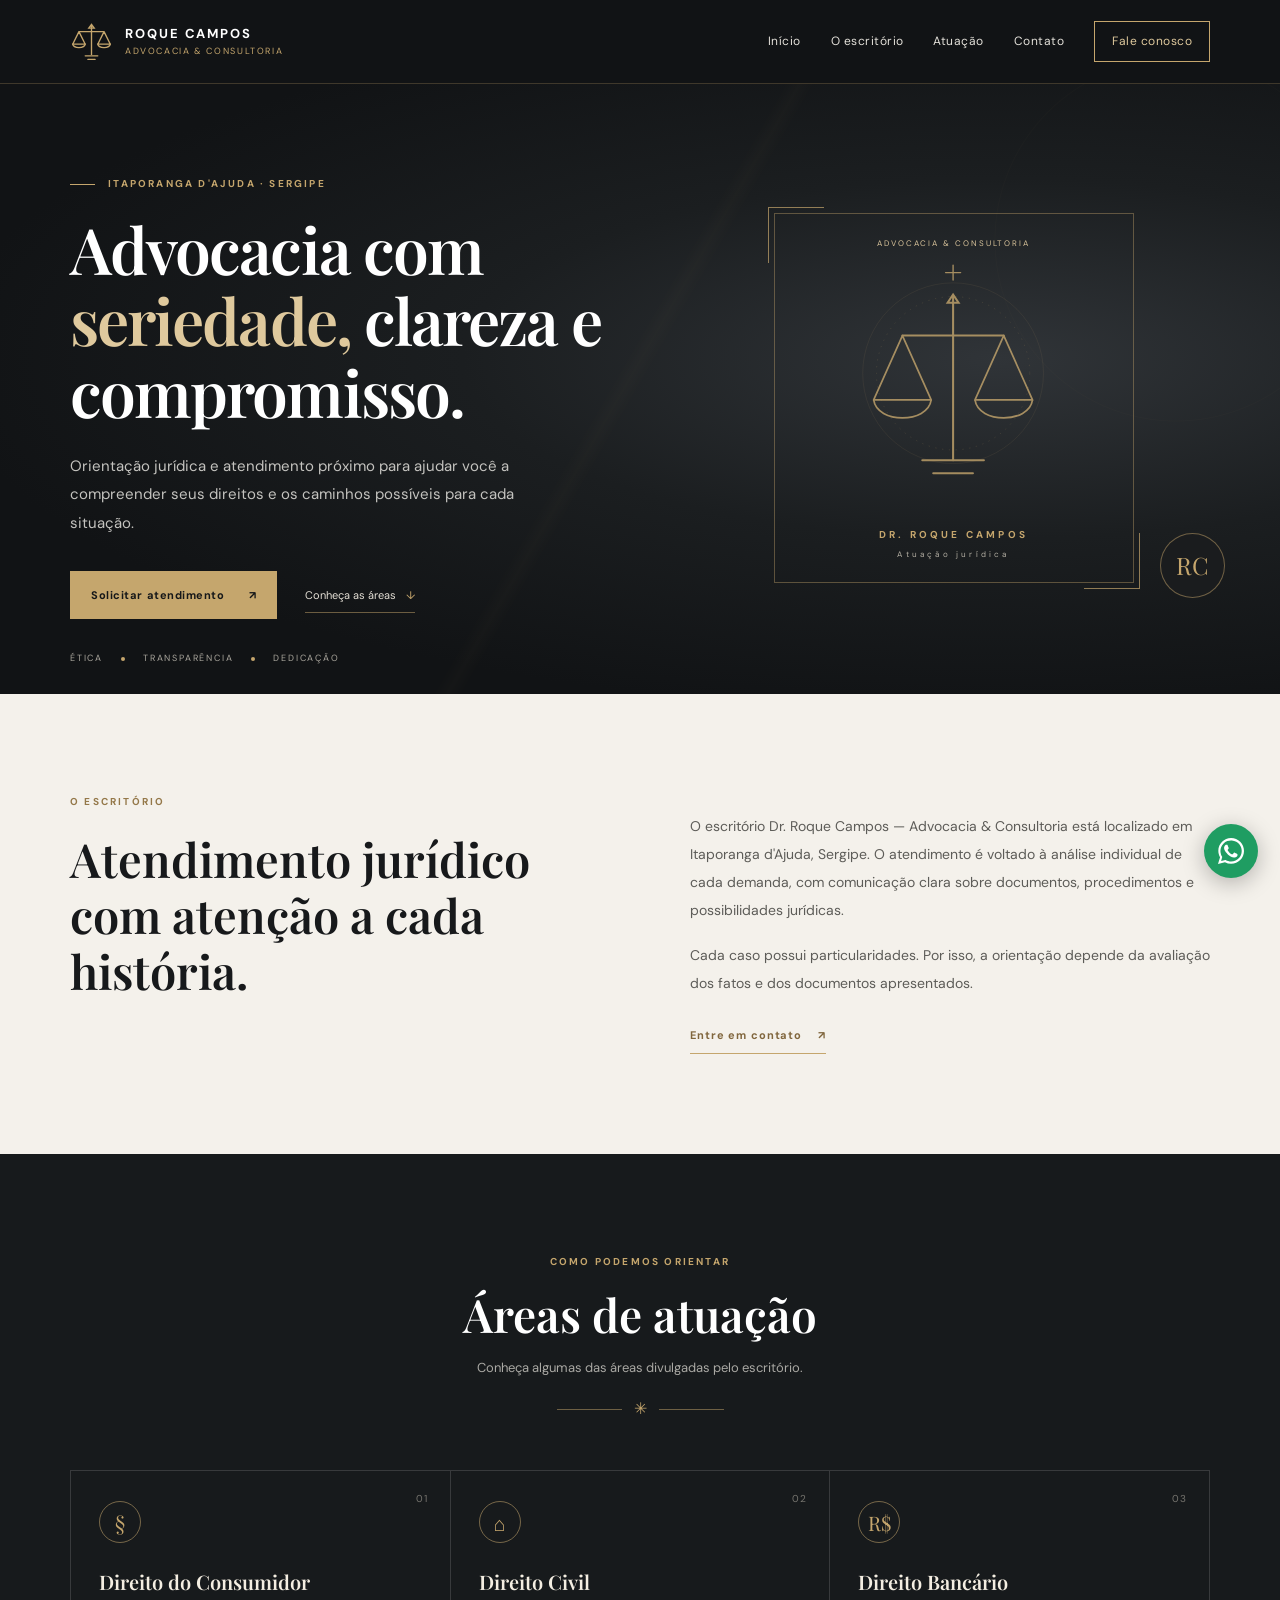
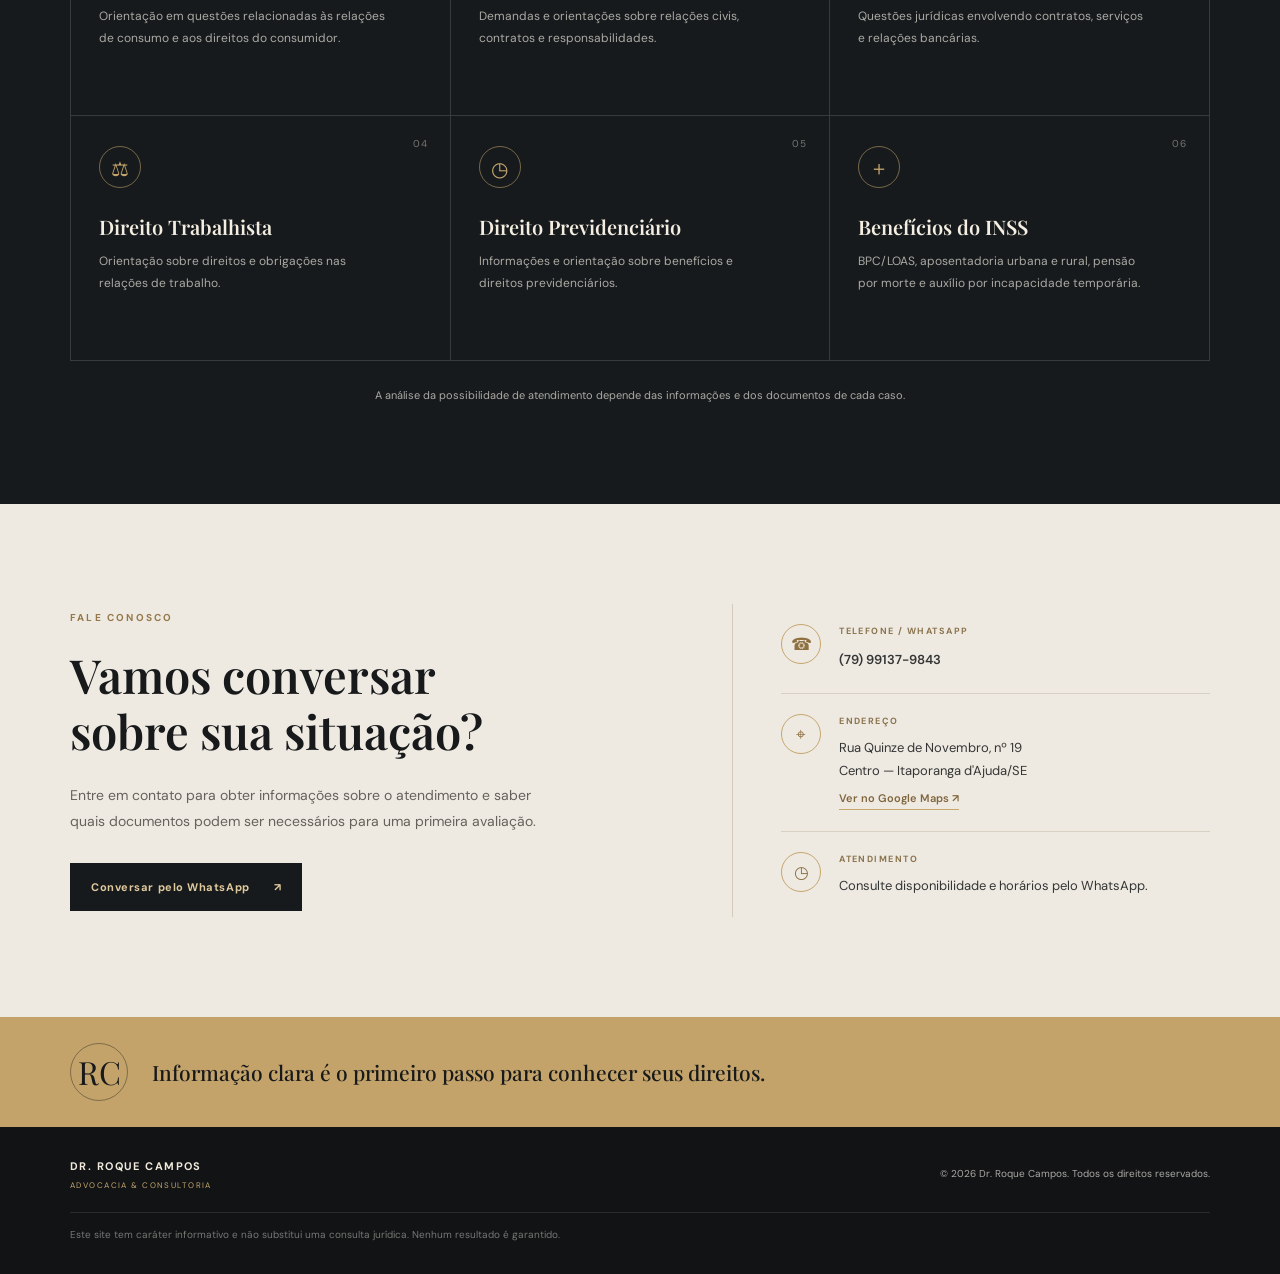
==== commit ff6ec8c6: "Update index.html" ====
--- a/index.html
+++ b/index.html
@@ -6,429 +6,155 @@
   <meta name="viewport" content="width=device-width, initial-scale=1.0">
   <meta name="theme-color" content="#111315">
   <meta name="description" content="Dr. Roque Campos — Advocacia & Consultoria em Itaporanga d'Ajuda, Sergipe. Atendimento em Direito do Consumidor, Civil, Bancário, Trabalhista e Previdenciário.">
-
   <title>Dr. Roque Campos | Advocacia & Consultoria</title>
-
   <link rel="preconnect" href="https://fonts.googleapis.com">
   <link rel="preconnect" href="https://fonts.gstatic.com" crossorigin>
-
   <link href="https://fonts.googleapis.com/css2?family=DM+Sans:wght@400;500;600;700&family=Playfair+Display:wght@500;600;700&display=swap" rel="stylesheet">
-
   <link rel="stylesheet" href="style.css">
 </head>
+<body>
+  <a class="skip-link" href="#inicio">Pular para o conteúdo</a>
+  <header class="site-header">
+    <div class="container nav-wrap">
+      <a class="brand" href="#inicio" aria-label="Dr. Roque Campos — início">
+        <span class="brand-mark" aria-hidden="true">
+          <svg viewBox="0 0 48 48" fill="none">
+            <path d="M24 5v34M10 13h28M24 5l-3 4h6l-3-4Z" stroke="currentColor" stroke-width="1.5"/>
+            <path d="m10 13-7 14h14L10 13Zm28 0-7 14h14L38 13Z" stroke="currentColor" stroke-width="1.5" stroke-linejoin="round"/>
+            <path d="M3 27c1 5 13 5 14 0M31 27c1 5 13 5 14 0M17 40h14M20 44h8" stroke="currentColor" stroke-width="1.5" stroke-linecap="round"/>
+          </svg>
+        </span>
+        <span class="brand-copy"><strong>ROQUE CAMPOS</strong><small>ADVOCACIA &amp; CONSULTORIA</small></span>
+      </a>
+      <button class="menu-toggle" aria-label="Abrir menu" aria-expanded="false" aria-controls="main-nav">
+        <span></span><span></span><span></span>
+      </button>
+      <nav id="main-nav" class="main-nav" aria-label="Navegação principal">
+        <a href="#inicio">Início</a>
+        <a href="#escritorio">O escritório</a>
+        <a href="#atuacao">Atuação</a>
+        <a href="#contato">Contato</a>
+        <a class="nav-cta" href="https://wa.me/5579991379843" target="_blank" rel="noopener">Fale conosco</a>
+      </nav>
+    </div>
+  </header>
 
-<body>
-
-<a class="skip-link" href="#inicio">Pular para o conteúdo</a>
-
-<header class="site-header">
-  <div class="container nav-wrap">
-
-    <a class="brand" href="#inicio" aria-label="Dr. Roque Campos — início">
-
-      <span class="brand-mark" aria-hidden="true">
-        
-<img
-  class="justice-art justice-image"
-  src="./07d581bec72d6635c0b2ee8a860580ec.jpg"
-  alt="Representação da Justiça com espada e balança"
->
-        
-      </span>
-
-      <span class="brand-copy">
-        <strong>ROQUE CAMPOS</strong>
-        <small>ADVOCACIA &amp; CONSULTORIA</small>
-      </span>
-
-    </a>
-
-    <button class="menu-toggle" aria-label="Abrir menu" aria-expanded="false" aria-controls="main-nav">
-      <span></span>
-      <span></span>
-      <span></span>
-    </button>
-
-    <nav id="main-nav" class="main-nav" aria-label="Navegação principal">
-      <a href="#inicio">Início</a>
-      <a href="#escritorio">O escritório</a>
-      <a href="#atuacao">Atuação</a>
-      <a href="#contato">Contato</a>
-      <a class="nav-cta" href="https://wa.me/5579991379843" target="_blank" rel="noopener">Fale conosco</a>
-    </nav>
-
-  </div>
-</header>
-
-<main>
-
-  <!-- INÍCIO -->
-
-  <section class="hero" id="inicio">
-
-    <div class="hero-pattern" aria-hidden="true"></div>
-
-    <div class="container hero-grid">
-
-      <div class="hero-content">
-
-        <p class="eyebrow">
-          <span></span>
-          ITAPORANGA D'AJUDA · SERGIPE
-        </p>
-
-        <h1>
-          Advocacia com <em>seriedade,</em> clareza e compromisso.
-        </h1>
-
-        <p class="hero-lead">
-          Orientação jurídica e atendimento próximo para ajudar você a compreender seus direitos e os caminhos possíveis para cada situação.
-        </p>
-
-        <div class="hero-actions">
-
-          <a class="button button-gold"
-             href="https://wa.me/5579991379843?text=Ol%C3%A1%2C%20gostaria%20de%20mais%20informa%C3%A7%C3%B5es%20sobre%20o%20atendimento."
-             target="_blank" rel="noopener">
-            Solicitar atendimento
-            <span aria-hidden="true">↗</span>
-          </a>
-
-          <a class="text-link" href="#atuacao">
-            Conheça as áreas
-            <span aria-hidden="true">↓</span>
-          </a>
-
+  <main>
+    <section class="hero" id="inicio">
+      <div class="hero-pattern" aria-hidden="true"></div>
+      <div class="container hero-grid">
+        <div class="hero-content">
+          <p class="eyebrow"><span></span> ITAPORANGA D'AJUDA · SERGIPE</p>
+          <h1>Advocacia com <em>seriedade,</em> clareza e compromisso.</h1>
+          <p class="hero-lead">Orientação jurídica e atendimento próximo para ajudar você a compreender seus direitos e os caminhos possíveis para cada situação.</p>
+          <div class="hero-actions">
+            <a class="button button-gold" href="https://wa.me/5579991379843?text=Ol%C3%A1%2C%20gostaria%20de%20mais%20informa%C3%A7%C3%B5es%20sobre%20o%20atendimento." target="_blank" rel="noopener">Solicitar atendimento <span aria-hidden="true">↗</span></a>
+            <a class="text-link" href="#atuacao">Conheça as áreas <span aria-hidden="true">↓</span></a>
+          </div>
+        </div>
+        <div class="hero-art" aria-label="Símbolo da Justiça">
+          <div class="art-frame">
+            <div class="art-topline">ADVOCACIA &amp; CONSULTORIA</div>
+            <svg class="justice-art" viewBox="0 0 360 430" fill="none" role="img" aria-label="Ilustração minimalista da balança da Justiça">
+              <circle cx="180" cy="180" r="132" stroke="currentColor" stroke-opacity=".16"/>
+              <circle cx="180" cy="180" r="112" stroke="currentColor" stroke-opacity=".28" stroke-dasharray="2 8"/>
+              <path d="M180 65v242M106 125h148M180 65l-8 12h16l-8-12Z" stroke="currentColor" stroke-width="3" stroke-linecap="round"/>
+              <path d="m106 125-42 94h84l-42-94Zm148 0-42 94h84l-42-94Z" stroke="currentColor" stroke-width="2.5" stroke-linejoin="round"/>
+              <path d="M64 219c5 35 79 35 84 0M212 219c5 35 79 35 84 0" stroke="currentColor" stroke-width="2.5"/>
+              <path d="M135 307h90M151 326h58" stroke="currentColor" stroke-width="3" stroke-linecap="round"/>
+              <path d="M180 22v22M169 33h22" stroke="currentColor" stroke-width="2" stroke-linecap="round"/>
+            </svg>
+            <div class="art-caption"><strong>DR. ROQUE CAMPOS</strong><span>Atuação jurídica</span></div>
+          </div>
+          <span class="hero-seal">RC</span>
         </div>
       </div>
+      <div class="hero-bottom container"><span>ÉTICA</span><i></i><span>TRANSPARÊNCIA</span><i></i><span>DEDICAÇÃO</span></div>
+    </section>
 
-      <div class="hero-art" aria-label="Símbolo da Justiça">
+    <section class="intro section" id="escritorio">
+      <div class="container intro-grid">
+        <div>
+          <p class="eyebrow eyebrow-dark">O ESCRITÓRIO</p>
+          <h2>Atendimento jurídico com atenção a cada história.</h2>
+        </div>
+        <div class="intro-copy">
+          <p>O escritório Dr. Roque Campos — Advocacia &amp; Consultoria está localizado em Itaporanga d'Ajuda, Sergipe. O atendimento é voltado à análise individual de cada demanda, com comunicação clara sobre documentos, procedimentos e possibilidades jurídicas.</p>
+          <p>Cada caso possui particularidades. Por isso, a orientação depende da avaliação dos fatos e dos documentos apresentados.</p>
+          <a class="under-link" href="#contato">Entre em contato <span aria-hidden="true">↗</span></a>
+        </div>
+      </div>
+    </section>
 
-        <div class="art-frame">
+    <section class="practice section" id="atuacao">
+      <div class="container">
+        <div class="section-heading">
+          <p class="eyebrow">COMO PODEMOS ORIENTAR</p>
+          <h2>Áreas de atuação</h2>
+          <p>Conheça algumas das áreas divulgadas pelo escritório.</p>
+          <div class="heading-rule"><span>✳</span></div>
+        </div>
+        <div class="practice-grid">
+          <article class="practice-card">
+            <span class="card-number">01</span><span class="practice-icon">§</span>
+            <h3>Direito do Consumidor</h3><p>Orientação em questões relacionadas às relações de consumo e aos direitos do consumidor.</p>
+          </article>
+          <article class="practice-card">
+            <span class="card-number">02</span><span class="practice-icon">⌂</span>
+            <h3>Direito Civil</h3><p>Demandas e orientações sobre relações civis, contratos e responsabilidades.</p>
+          </article>
+          <article class="practice-card">
+            <span class="card-number">03</span><span class="practice-icon">R$</span>
+            <h3>Direito Bancário</h3><p>Questões jurídicas envolvendo contratos, serviços e relações bancárias.</p>
+          </article>
+          <article class="practice-card">
+            <span class="card-number">04</span><span class="practice-icon">⚖</span>
+            <h3>Direito Trabalhista</h3><p>Orientação sobre direitos e obrigações nas relações de trabalho.</p>
+          </article>
+          <article class="practice-card">
+            <span class="card-number">05</span><span class="practice-icon">◷</span>
+            <h3>Direito Previdenciário</h3><p>Informações e orientação sobre benefícios e direitos previdenciários.</p>
+          </article>
+          <article class="practice-card">
+            <span class="card-number">06</span><span class="practice-icon">＋</span>
+            <h3>Benefícios do INSS</h3><p>BPC/LOAS, aposentadoria urbana e rural, pensão por morte e auxílio por incapacidade temporária.</p>
+          </article>
+        </div>
+        <div class="practice-note">A análise da possibilidade de atendimento depende das informações e dos documentos de cada caso.</div>
+      </div>
+    </section>
 
-          <div class="art-topline">
-            ADVOCACIA &amp; CONSULTORIA
-          </div>
+    <section class="contact section" id="contato">
+      <div class="container contact-grid">
+        <div class="contact-copy">
+          <p class="eyebrow eyebrow-dark">FALE CONOSCO</p>
+          <h2>Vamos conversar sobre sua situação?</h2>
+          <p>Entre em contato para obter informações sobre o atendimento e saber quais documentos podem ser necessários para uma primeira avaliação.</p>
+          <a class="button button-dark" href="https://wa.me/5579991379843?text=Ol%C3%A1%2C%20gostaria%20de%20solicitar%20informa%C3%A7%C3%B5es%20sobre%20o%20atendimento." target="_blank" rel="noopener">Conversar pelo WhatsApp <span aria-hidden="true">↗</span></a>
+        </div>
+        <div class="contact-details">
+          <div class="detail-row"><span class="detail-icon">☎</span><div><small>TELEFONE / WHATSAPP</small><a href="https://wa.me/5579991379843" target="_blank" rel="noopener">(79) 99137-9843</a></div></div>
+          <div class="detail-row"><span class="detail-icon">⌖</span><div><small>ENDEREÇO</small><p>Rua Quinze de Novembro, nº 19<br>Centro — Itaporanga d'Ajuda/SE</p><a class="map-link" href="https://www.google.com/maps/search/?api=1&query=Rua+Quinze+de+Novembro+19+Itaporanga+d%27Ajuda+SE" target="_blank" rel="noopener">Ver no Google Maps ↗</a></div></div>
+          <div class="detail-row"><span class="detail-icon">◷</span><div><small>ATENDIMENTO</small><p>Consulte disponibilidade e horários pelo WhatsApp.</p></div></div>
+        </div>
+      </div>
+    </section>
+    <section class="closing">
+      <div class="container closing-inner"><span class="closing-mark">RC</span><p>Informação clara é o primeiro passo para conhecer seus direitos.</p></div>
+    </section>
+  </main>
 
-          <svg class="justice-art" viewBox="0 0 360 430" fill="none" role="img" aria-label="Ilustração minimalista da balança da Justiça">
+  <footer class="site-footer">
+    <div class="container footer-inner">
+      <a class="footer-brand" href="#inicio">DR. ROQUE CAMPOS <span>ADVOCACIA &amp; CONSULTORIA</span></a>
+      <p>© <span id="year"></span> Dr. Roque Campos. Todos os direitos reservados.</p>
+      <p class="disclaimer">Este site tem caráter informativo e não substitui uma consulta jurídica. Nenhum resultado é garantido.</p>
+    </div>
+  </footer>
 
-            <circle cx="180" cy="180" r="132" stroke="currentColor" stroke-opacity=".16"/>
-            <circle cx="180" cy="180" r="112" stroke="currentColor" stroke-opacity=".28" stroke-dasharray="2 8"/>
-
-            <path d="M180 65v242M106 125h148M180 65l-8 12h16l-8-12Z" stroke="currentColor" stroke-width="3" stroke-linecap="round"/>
-
-            <path d="m106 125-42 94h84l-42-94Zm148 0-42 94h84l-42-94Z" stroke="currentColor" stroke-width="2.5" stroke-linejoin="round"/>
-
-            <path d="M64 219c5 35 79 35 84 0M212 219c5 35 79 35 84 0" stroke="currentColor" stroke-width="2.5"/>
-
-            <path d="M135 307h90M151 326h58" stroke="currentColor" stroke-width="3" stroke-linecap="round"/>
-
-            <path d="M180 22v22M169 33h22" stroke="currentColor" stroke-width="2" stroke-linecap="round"/>
-
-          </svg>
-
-          <div class="art-caption">
-            <strong>DR. ROQUE CAMPOS</strong>
-            <span>Atuação jurídica</span>
-          </div>
-
-        </div>
-
-        <span class="hero-seal">RC</span>
-
-      </div>
-
-    </div>
-
-    <div class="hero-bottom container">
-      <span>ÉTICA</span>
-      <i></i>
-      <span>TRANSPARÊNCIA</span>
-      <i></i>
-      <span>DEDICAÇÃO</span>
-    </div>
-
-  </section>
-
-  <!-- SOBRE O ESCRITÓRIO -->
-
-  <section class="intro section" id="escritorio">
-
-    <div class="container intro-grid">
-
-      <div>
-        <p class="eyebrow eyebrow-dark">O ESCRITÓRIO</p>
-
-        <h2>
-          Atendimento jurídico com atenção a cada história.
-        </h2>
-      </div>
-
-      <div class="intro-copy">
-
-        <p>
-          O escritório Dr. Roque Campos — Advocacia &amp; Consultoria está localizado em Itaporanga d'Ajuda, Sergipe. O atendimento é voltado à análise individual de cada demanda, com comunicação clara sobre documentos, procedimentos e possibilidades jurídicas.
-        </p>
-
-        <p>
-          Cada caso possui particularidades. Por isso, a orientação depende da avaliação dos fatos e dos documentos apresentados.
-        </p>
-
-        <a class="under-link" href="#contato">
-          Entre em contato
-          <span aria-hidden="true">↗</span>
-        </a>
-
-      </div>
-
-    </div>
-
-  </section>
-
-  <!-- ÁREAS DE ATUAÇÃO -->
-
-  <section class="practice section" id="atuacao">
-
-    <div class="container">
-
-      <div class="section-heading">
-
-        <p class="eyebrow">COMO PODEMOS ORIENTAR</p>
-
-        <h2>Áreas de atuação</h2>
-
-        <p>
-          Conheça algumas das áreas divulgadas pelo escritório.
-        </p>
-
-        <div class="heading-rule">
-          <span>✳</span>
-        </div>
-
-      </div>
-
-      <div class="practice-grid">
-
-        <article class="practice-card">
-          <span class="card-number">01</span>
-          <span class="practice-icon">§</span>
-
-          <h3>Direito do Consumidor</h3>
-
-          <p>
-            Orientação em questões relacionadas às relações de consumo e aos direitos do consumidor.
-          </p>
-        </article>
-
-        <article class="practice-card">
-          <span class="card-number">02</span>
-          <span class="practice-icon">⌂</span>
-
-          <h3>Direito Civil</h3>
-
-          <p>
-            Demandas e orientações sobre relações civis, contratos e responsabilidades.
-          </p>
-        </article>
-
-        <article class="practice-card">
-          <span class="card-number">03</span>
-          <span class="practice-icon">R$</span>
-
-          <h3>Direito Bancário</h3>
-
-          <p>
-            Questões jurídicas envolvendo contratos, serviços e relações bancárias.
-          </p>
-        </article>
-
-        <article class="practice-card">
-          <span class="card-number">04</span>
-          <span class="practice-icon">⚖</span>
-
-          <h3>Direito Trabalhista</h3>
-
-          <p>
-            Orientação sobre direitos e obrigações nas relações de trabalho.
-          </p>
-        </article>
-
-        <article class="practice-card">
-          <span class="card-number">05</span>
-          <span class="practice-icon">◷</span>
-
-          <h3>Direito Previdenciário</h3>
-
-          <p>
-            Informações e orientação sobre benefícios e direitos previdenciários.
-          </p>
-        </article>
-
-        <article class="practice-card">
-          <span class="card-number">06</span>
-          <span class="practice-icon">＋</span>
-
-          <h3>Benefícios do INSS</h3>
-
-          <p>
-            BPC/LOAS, aposentadoria urbana e rural, pensão por morte e auxílio por incapacidade temporária.
-          </p>
-        </article>
-
-      </div>
-
-      <div class="practice-note">
-        A análise da possibilidade de atendimento depende das informações e dos documentos de cada caso.
-      </div>
-
-    </div>
-
-  </section>
-
-  <!-- CONTATO -->
-
-  <section class="contact section" id="contato">
-
-    <div class="container contact-grid">
-
-      <div class="contact-copy">
-
-        <p class="eyebrow eyebrow-dark">FALE CONOSCO</p>
-
-        <h2>
-          Vamos conversar sobre sua situação?
-        </h2>
-
-        <p>
-          Entre em contato para obter informações sobre o atendimento e saber quais documentos podem ser necessários para uma primeira avaliação.
-        </p>
-
-        <a class="button button-dark"
-           href="https://wa.me/5579991379843?text=Ol%C3%A1%2C%20gostaria%20de%20solicitar%20informa%C3%A7%C3%B5es%20sobre%20o%20atendimento."
-           target="_blank" rel="noopener">
-
-          Conversar pelo WhatsApp
-          <span aria-hidden="true">↗</span>
-
-        </a>
-
-      </div>
-
-      <div class="contact-details">
-
-        <div class="detail-row">
-
-          <span class="detail-icon">☎</span>
-
-          <div>
-            <small>TELEFONE / WHATSAPP</small>
-
-            <a href="https://wa.me/5579991379843"
-               target="_blank" rel="noopener">
-              (79) 99137-9843
-            </a>
-          </div>
-
-        </div>
-
-        <div class="detail-row">
-
-          <span class="detail-icon">⌖</span>
-
-          <div>
-            <small>ENDEREÇO</small>
-
-            <p>
-              Rua Quinze de Novembro, nº 19<br>
-              Centro — Itaporanga d'Ajuda/SE
-            </p>
-
-            <a class="map-link"
-               href="https://www.google.com/maps/search/?api=1&query=Rua+Quinze+de+Novembro+19+Itaporanga+d%27Ajuda+SE"
-               target="_blank" rel="noopener">
-              Ver no Google Maps ↗
-            </a>
-
-          </div>
-
-        </div>
-
-        <div class="detail-row">
-
-          <span class="detail-icon">◷</span>
-
-          <div>
-            <small>ATENDIMENTO</small>
-
-            <p>
-              Consulte disponibilidade e horários pelo WhatsApp.
-            </p>
-          </div>
-
-        </div>
-
-      </div>
-
-    </div>
-
-  </section>
-
-  <!-- FRASE FINAL -->
-
-  <section class="closing">
-
-    <div class="container closing-inner">
-
-      <span class="closing-mark">RC</span>
-
-      <p>
-        Informação clara é o primeiro passo para conhecer seus direitos.
-      </p>
-
-    </div>
-
-  </section>
-
-</main>
-
-<!-- RODAPÉ -->
-
-<footer class="site-footer">
-
-  <div class="container footer-inner">
-
-    <a class="footer-brand" href="#inicio">
-      DR. ROQUE CAMPOS
-      <span>ADVOCACIA &amp; CONSULTORIA</span>
-    </a>
-
-    <p>
-      © <span id="year"></span> Dr. Roque Campos. Todos os direitos reservados.
-    </p>
-
-    <p class="disclaimer">
-      Este site tem caráter informativo e não substitui uma consulta jurídica. Nenhum resultado é garantido.
-    </p>
-
-  </div>
-
-</footer>
-
-<!-- BOTÃO FLUTUANTE DO WHATSAPP -->
-
-<a class="whatsapp-float"
-   href="https://wa.me/5579991379843"
-   target="_blank"
-   rel="noopener"
-   aria-label="Fale pelo WhatsApp">
-
-  <svg viewBox="0 0 24 24" aria-hidden="true">
-    <path d="M20.5 3.5A11.8 11.8 0 0 0 12.1 0C5.6 0 .3 5.3.3 11.8c0 2.1.6 4.2 1.6 6L0 24l6.4-1.7a12 12 0 0 0 5.7 1.5h.1c6.5 0 11.8-5.3 11.8-11.8 0-3.2-1.2-6.2-3.5-8.5ZM12.1 21.8c-1.8 0-3.5-.5-5-1.4l-.4-.2-3.8 1 1-3.7-.2-.4a9.8 9.8 0 1 1 8.4 4.7Zm5.4-7.3c-.3-.2-1.8-.9-2.1-1-.3-.1-.5-.2-.7.2-.2.3-.8 1-1 1.2-.2.2-.4.2-.7.1-.3-.2-1.3-.5-2.4-1.5-.9-.8-1.5-1.8-1.7-2.1-.2-.3 0-.5.1-.6l.5-.6c.2-.2.2-.3.3-.5.1-.2 0-.4 0-.6-.1-.2-.7-1.7-.9-2.3-.2-.6-.5-.5-.7-.5h-.6c-.2 0-.6.1-.9.4-.3.3-1.1 1.1-1.1 2.6s1.1 3 1.2 3.2c.2.2 2.2 3.4 5.3 4.7.7.3 1.3.5 1.7.6.7.2 1.4.2 1.9.1.6-.1 1.8-.7 2.1-1.4.3-.7.3-1.3.2-1.4-.1-.1-.3-.2-.6-.4Z"/>
-  </svg>
-
-</a>
-
-<script src="script.js"></script>
-
+  <a class="whatsapp-float" href="https://wa.me/5579991379843" target="_blank" rel="noopener" aria-label="Fale pelo WhatsApp">
+    <svg viewBox="0 0 24 24" aria-hidden="true"><path d="M20.5 3.5A11.8 11.8 0 0 0 12.1 0C5.6 0 .3 5.3.3 11.8c0 2.1.6 4.2 1.6 6L0 24l6.4-1.7a12 12 0 0 0 5.7 1.5h.1c6.5 0 11.8-5.3 11.8-11.8 0-3.2-1.2-6.2-3.5-8.5ZM12.1 21.8c-1.8 0-3.5-.5-5-1.4l-.4-.2-3.8 1 1-3.7-.2-.4a9.8 9.8 0 1 1 8.4 4.7Zm5.4-7.3c-.3-.2-1.8-.9-2.1-1-.3-.1-.5-.2-.7.2-.2.3-.8 1-1 1.2-.2.2-.4.2-.7.1-.3-.2-1.3-.5-2.4-1.5-.9-.8-1.5-1.8-1.7-2.1-.2-.3 0-.5.1-.6l.5-.6c.2-.2.2-.3.3-.5.1-.2 0-.4 0-.6-.1-.2-.7-1.7-.9-2.3-.2-.6-.5-.5-.7-.5h-.6c-.2 0-.6.1-.9.4-.3.3-1.1 1.1-1.1 2.6s1.1 3 1.2 3.2c.2.2 2.2 3.4 5.3 4.7.7.3 1.3.5 1.7.6.7.2 1.4.2 1.9.1.6-.1 1.8-.7 2.1-1.4.3-.7.3-1.3.2-1.4-.1-.1-.3-.2-.6-.4Z"/></svg>
+  </a>
+  <script src="script.js"></script>
 </body>
 </html>
--- a/style.css
+++ b/style.css
@@ -331,6 +331,16 @@
   opacity: .8;
 }
 
+.justice-image {
+  display: block;
+  width: 90%;
+  height: 80%;
+  object-fit: contain;
+  object-position: center;
+  padding: 5px;
+  opacity: 1;
+}
+
 .art-caption {
   position: absolute;
   bottom: 20px;
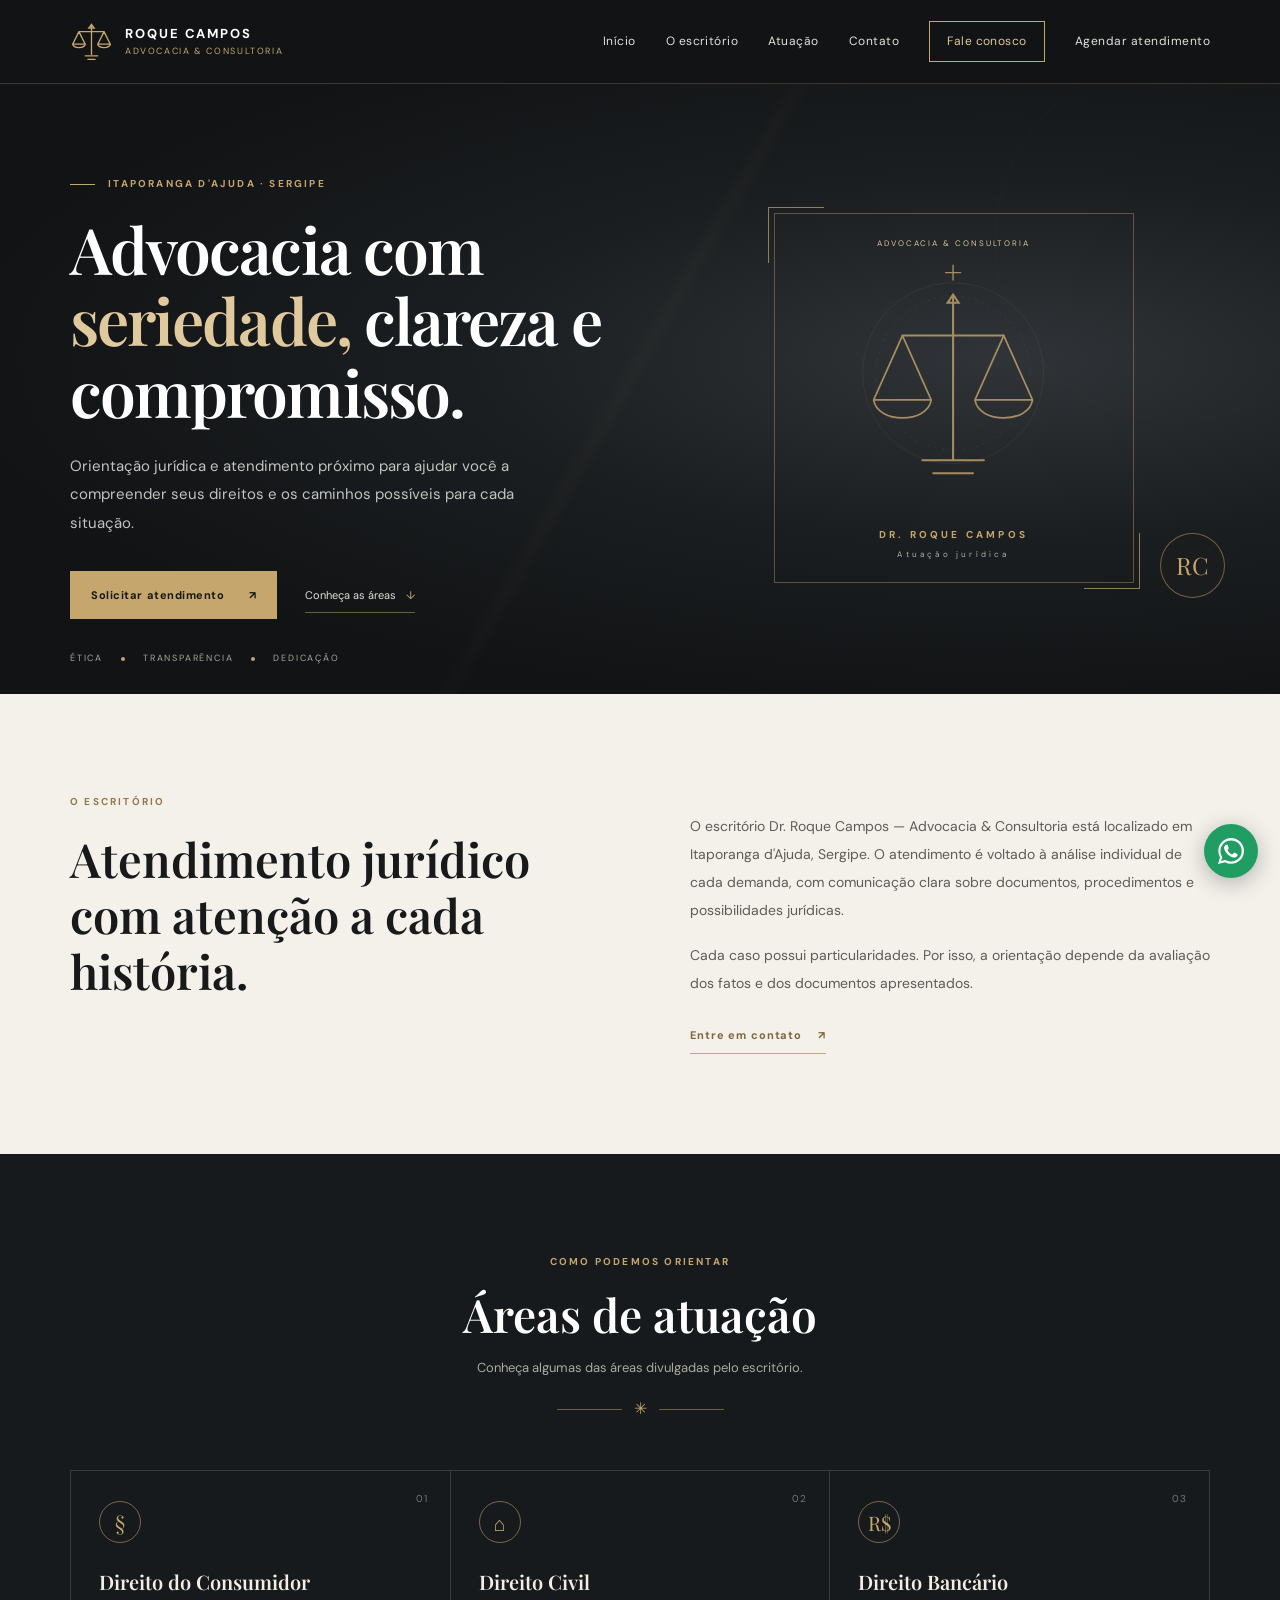
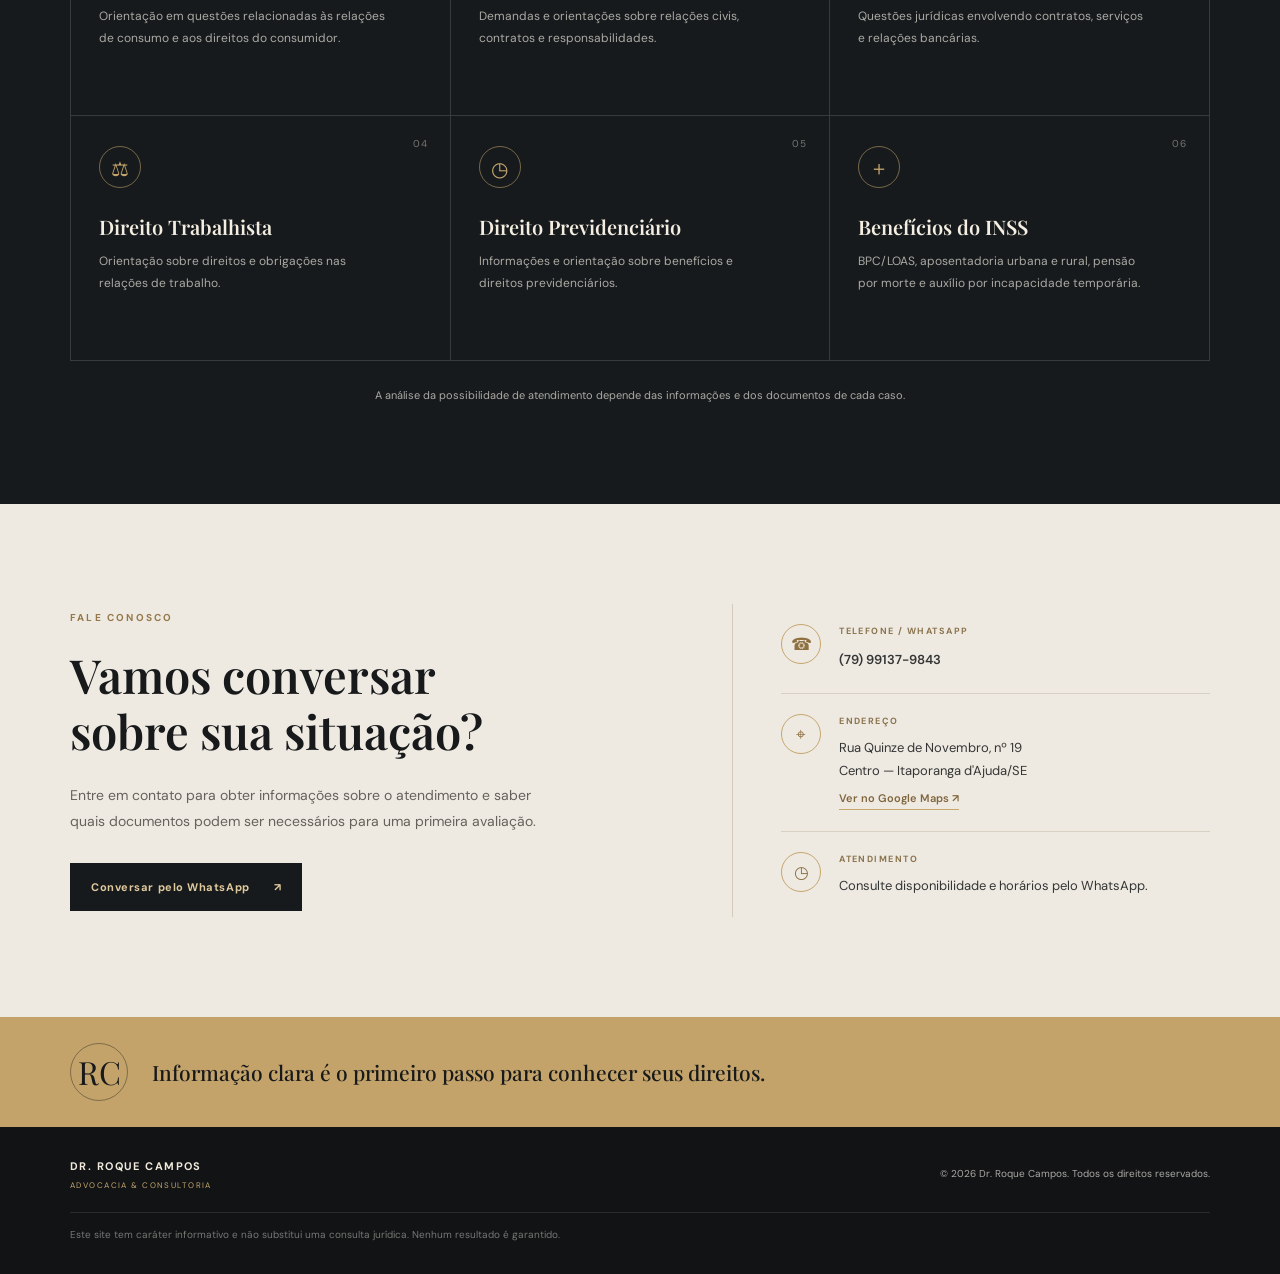
==== commit 3b22bcff: "Add link to schedule appointment in navigation" ====
--- a/index.html
+++ b/index.html
@@ -35,6 +35,7 @@
         <a href="#atuacao">Atuação</a>
         <a href="#contato">Contato</a>
         <a class="nav-cta" href="https://wa.me/5579991379843" target="_blank" rel="noopener">Fale conosco</a>
+        <a href="agendamento.html">Agendar atendimento</a>
       </nav>
     </div>
   </header>
--- a/style.css
+++ b/style.css
@@ -1,959 +1,171 @@
 
 @import url('https://fonts.googleapis.com/css2?family=DM+Sans:wght@400;500;600;700&family=Playfair+Display:wght@500;600;700&display=swap');
 
-:root {
-  --ink: #17191b;
-  --ink-2: #222629;
-  --paper: #f4f1eb;
-  --white: #fff;
-  --gold: #c5a66d;
-  --gold-light: #dfc99d;
-  --muted: #a7a49d;
-  --line: rgba(255,255,255,.14);
-  --serif: "Playfair Display", Georgia, serif;
-  --sans: "DM Sans", Arial, sans-serif;
+:root{
+--ink:#17191b;
+--ink-2:#222629;
+--paper:#f4f1eb;
+--white:#fff;
+--gold:#c5a66d;
+--gold-light:#dfc99d;
+--muted:#a7a49d;
+--line:rgba(255,255,255,.14);
+--serif:"Playfair Display",Georgia,serif;
+--sans:"DM Sans",Arial,sans-serif
 }
 
-* {
-  box-sizing: border-box;
+*{box-sizing:border-box}
+html{scroll-behavior:smooth;scroll-padding-top:90px}
+body{margin:0;background:var(--paper);color:var(--ink);font-family:var(--sans);line-height:1.65}
+a{color:inherit;text-decoration:none}
+.container{width:min(1140px,calc(100% - 48px));margin:auto}
+.skip-link{position:absolute;left:-9999px;top:10px;background:#fff;padding:10px;z-index:999}
+.skip-link:focus{left:10px}
+
+.site-header{height:84px;background:#111315;color:#fff;position:sticky;top:0;z-index:50;border-bottom:1px solid rgba(197,166,109,.25)}
+.nav-wrap{height:100%;display:flex;align-items:center;justify-content:space-between}
+.brand{display:flex;align-items:center;gap:12px}
+.brand-mark{width:43px;height:43px;color:var(--gold)}
+.brand-mark svg{width:100%;height:100%}
+.brand-copy{display:flex;flex-direction:column;line-height:1.2;letter-spacing:.12em}
+.brand-copy strong{font-size:13px;font-weight:700}
+.brand-copy small{font-size:9px;color:var(--gold);letter-spacing:.18em;margin-top:5px}
+.main-nav{display:flex;align-items:center;gap:30px;font-size:12px;letter-spacing:.04em;color:#e4e1da}
+.main-nav a:not(.nav-cta):hover{color:var(--gold-light)}
+.nav-cta{border:1px solid var(--gold);padding:10px 17px;color:var(--gold-light);transition:.2s}
+.nav-cta:hover{background:var(--gold);color:#111}
+.menu-toggle{display:none;background:none;border:0;padding:8px}
+.menu-toggle span{display:block;width:25px;height:2px;background:var(--gold);margin:5px}
+
+.hero{position:relative;overflow:hidden;background:radial-gradient(ellipse at 78% 45%,#303438 0,#1b1e20 38%,#111315 75%);color:#fff;padding:92px 0 28px;min-height:590px}
+.hero-pattern{position:absolute;inset:0;opacity:.12;background-image:linear-gradient(120deg,transparent 48%,rgba(197,166,109,.2) 49%,transparent 50%),radial-gradient(circle at 80% 30%,transparent 0 180px,rgba(197,166,109,.18) 181px,transparent 182px);background-size:100% 100%,520px 520px;background-position:center,right top;background-repeat:no-repeat}
+.hero-grid{position:relative;display:grid;grid-template-columns:1.05fr .95fr;align-items:center;gap:60px;min-height:430px}
+.eyebrow{font-size:10px;letter-spacing:.22em;font-weight:700;color:var(--gold);margin:0 0 20px}
+.eyebrow span{display:inline-block;width:25px;height:1px;background:var(--gold);vertical-align:middle;margin-right:9px}
+.hero h1{font:600 clamp(42px,5vw,65px)/1.12 var(--serif);max-width:620px;margin:0 0 24px;letter-spacing:-.03em}
+.hero h1 em{font-style:normal;color:var(--gold-light)}
+.hero-lead{color:#c4c3bf;font-size:15px;max-width:490px;line-height:1.9}
+.hero-actions{display:flex;align-items:center;gap:28px;margin-top:34px}
+.button{display:inline-flex;align-items:center;gap:24px;padding:15px 21px;font-size:11px;font-weight:700;letter-spacing:.05em;transition:.2s}
+.button-gold{background:var(--gold);color:#151719}
+.button-gold:hover{background:var(--gold-light);transform:translateY(-2px)}
+.text-link{font-size:11px;color:#e5e0d6;border-bottom:1px solid rgba(197,166,109,.5);padding:8px 0}
+.text-link span{color:var(--gold);margin-left:7px}
+.hero-art{height:410px;position:relative;display:flex;align-items:center;justify-content:center}
+.art-frame{width:min(360px,100%);height:370px;border:1px solid rgba(197,166,109,.4);position:relative;display:flex;align-items:center;justify-content:center;color:var(--gold)}
+.art-frame:before,.art-frame:after{content:"";position:absolute;width:55px;height:55px;border-color:var(--gold);border-style:solid;opacity:.7}
+.art-frame:before{top:-7px;left:-7px;border-width:1px 0 0 1px}
+.art-frame:after{bottom:-7px;right:-7px;border-width:0 1px 1px 0}
+.art-topline{position:absolute;top:23px;font-size:8px;letter-spacing:.24em;color:#d7c29a}
+.justice-art{width:90%;height:80%;color:var(--gold);opacity:.8}
+.art-caption{position:absolute;bottom:20px;display:flex;flex-direction:column;text-align:center;letter-spacing:.2em}
+.art-caption strong{font-size:10px}
+.art-caption span{font-size:8px;color:#b5b0a4;margin-top:5px}
+.hero-seal{position:absolute;right:-15px;bottom:5px;border:1px solid rgba(197,166,109,.5);width:65px;height:65px;border-radius:50%;display:grid;place-items:center;color:var(--gold);font:24px var(--serif);background:#1a1c1e}
+.hero-bottom{position:relative;display:flex;align-items:center;gap:18px;color:#aaa69d;font-size:9px;letter-spacing:.2em;margin-top:32px}
+.hero-bottom i{width:4px;height:4px;background:var(--gold);border-radius:50%}
+
+.section{padding:100px 0}
+.intro{background:var(--paper)}
+.intro-grid{display:grid;grid-template-columns:1fr 1fr;gap:100px;align-items:start}
+.eyebrow-dark{color:#947849}
+.intro h2,.contact h2{font:600 clamp(32px,4vw,47px)/1.2 var(--serif);margin:0;max-width:470px}
+.intro-copy{padding-top:18px;color:#5d5c58;font-size:14px;line-height:2}
+.intro-copy p{margin:0 0 17px}
+.under-link{display:inline-block;color:#80663d;font-weight:700;font-size:11px;letter-spacing:.08em;margin-top:10px;border-bottom:1px solid var(--gold);padding-bottom:7px}
+.under-link span{margin-left:12px}
+
+.practice{background:#171a1c;color:#fff}
+.section-heading{text-align:center;margin:0 auto 48px}
+.section-heading .eyebrow{margin-bottom:12px}
+.section-heading h2{font:600 clamp(34px,4vw,46px) var(--serif);margin:0}
+.section-heading>p:not(.eyebrow){color:#aaa9a4;font-size:13px;margin:12px 0}
+.heading-rule{display:flex;align-items:center;justify-content:center;gap:12px;color:var(--gold);margin-top:18px}
+.heading-rule:before,.heading-rule:after{content:"";width:65px;height:1px;background:rgba(197,166,109,.5)}
+.practice-grid{display:grid;grid-template-columns:repeat(3,1fr);border-top:1px solid var(--line);border-left:1px solid var(--line)}
+.practice-card{min-height:245px;padding:30px 28px;position:relative;border-right:1px solid var(--line);border-bottom:1px solid var(--line);transition:.25s}
+.practice-card:hover{background:#202427}
+.card-number{position:absolute;right:22px;top:20px;color:#77756f;font-size:10px;letter-spacing:.1em}
+.practice-icon{display:grid;place-items:center;width:42px;height:42px;border:1px solid rgba(197,166,109,.55);border-radius:50%;color:var(--gold);font:20px var(--serif);margin-bottom:25px}
+.practice-card h3{font:600 20px var(--serif);margin:0 0 11px;color:#f4eee2}
+.practice-card p{font-size:12px;line-height:1.8;color:#aaa9a4;margin:0;max-width:290px}
+.practice-note{font-size:11px;color:#aaa9a4;text-align:center;margin-top:25px}
+
+.contact{background:#eeeae2}
+.contact-grid{display:grid;grid-template-columns:1fr .85fr;gap:100px;align-items:center}
+.contact-copy>p:not(.eyebrow){font-size:14px;line-height:1.9;color:#65625c;max-width:480px;margin:22px 0 28px}
+.button-dark{background:#171a1c;color:var(--gold-light)}
+.button-dark:hover{background:#303538;transform:translateY(-2px)}
+.contact-details{border-left:1px solid #d4cbbd;padding-left:48px}
+.detail-row{display:flex;gap:18px;padding:20px 0;border-bottom:1px solid #d8d0c3}
+.detail-row:last-child{border:0}
+.detail-icon{width:40px;height:40px;flex:0 0 40px;border:1px solid #c5a66d;border-radius:50%;display:grid;place-items:center;color:#8e7041;font-size:17px}
+.detail-row small{display:block;font-size:9px;letter-spacing:.16em;color:#8b744e;font-weight:700;margin:0 0 7px}
+.detail-row p,.detail-row a{font-size:13px;color:#343535;margin:0;line-height:1.8}
+.detail-row a{font-weight:600}
+.detail-row .map-link{display:inline-block;font-size:11px;color:#80663d;margin-top:7px;border-bottom:1px solid #c5a66d}
+
+.closing{background:#c3a36a;color:#17191b}
+.closing-inner{min-height:110px;display:flex;align-items:center;gap:24px}
+.closing-mark{font:32px var(--serif);border:1px solid rgba(23,25,27,.4);width:58px;height:58px;display:grid;place-items:center;border-radius:50%}
+.closing p{font:500 21px var(--serif);margin:0}
+
+.site-footer{background:#111315;color:#aaa9a4;padding:30px 0}
+.footer-inner{display:grid;grid-template-columns:1fr auto;gap:10px 30px;align-items:center}
+.footer-brand{font-size:11px;letter-spacing:.13em;color:#f0e9dc;font-weight:700}
+.footer-brand span{display:block;font-size:8px;color:var(--gold);font-weight:400;margin-top:4px}
+.footer-inner p{font-size:10px;margin:0;text-align:right}
+.footer-inner .disclaimer{grid-column:1/-1;text-align:left;color:#777873;border-top:1px solid #292c2e;padding-top:14px;margin-top:10px}
+
+.whatsapp-float{position:fixed;right:22px;bottom:22px;width:54px;height:54px;border-radius:50%;background:#1f9d62;display:grid;place-items:center;box-shadow:0 5px 22px #0004;z-index:40;transition:.2s}
+.whatsapp-float:hover{transform:translateY(-3px)}
+.whatsapp-float svg{width:26px;height:26px;fill:#fff}
+
+@media(max-width:850px){
+.main-nav{gap:17px}
+.hero-grid{gap:25px}
+.hero h1{font-size:50px}
+.intro-grid,.contact-grid{gap:50px}
+.contact-details{padding-left:28px}
 }
 
-html {
-  scroll-behavior: smooth;
-  scroll-padding-top: 90px;
+@media(max-width:680px){
+.container{width:min(100% - 36px,520px)}
+.site-header{height:72px}
+.brand-mark{width:38px;height:38px}
+.menu-toggle{display:block;cursor:pointer}
+.main-nav{display:none;position:absolute;top:72px;left:0;right:0;background:#111315;padding:18px 24px 25px;flex-direction:column;align-items:stretch;gap:0;border-top:1px solid #303234}
+.main-nav.open{display:flex}
+.main-nav a{padding:13px 4px;border-bottom:1px solid #292c2e}
+.main-nav .nav-cta{text-align:center;margin-top:13px;border:1px solid var(--gold)}
+.hero{padding:65px 0 25px}
+.hero-grid{grid-template-columns:1fr;gap:25px}
+.hero h1{font-size:clamp(40px,11vw,55px)}
+.hero-lead{font-size:14px}
+.hero-art{height:300px}
+.art-frame{height:285px;width:270px}
+.justice-art{height:78%}
+.hero-seal{right:calc(50% - 160px);bottom:0;width:52px;height:52px;font-size:20px}
+.hero-bottom{gap:10px;font-size:8px;justify-content:center;margin-top:20px}
+.section{padding:70px 0}
+.intro-grid,.contact-grid{grid-template-columns:1fr;gap:22px}
+.intro-copy{padding-top:0}
+.practice-grid{grid-template-columns:1fr 1fr}
+.practice-card{padding:23px 18px;min-height:235px}
+.practice-card h3{font-size:18px}
+.practice-card p{font-size:11px}
+.contact-details{border-left:0;border-top:1px solid #d4cbbd;padding:15px 0 0}
+.closing-inner{min-height:100px;gap:16px}
+.closing p{font-size:17px}
+.footer-inner{grid-template-columns:1fr;gap:12px}
+.footer-inner p{text-align:left}
+.footer-inner .disclaimer{grid-column:auto}
+.whatsapp-float{right:15px;bottom:15px;width:50px;height:50px}
 }
 
-body {
-  margin: 0;
-  background: var(--paper);
-  color: var(--ink);
-  font-family: var(--sans);
-  line-height: 1.65;
+@media(max-width:390px){
+.practice-grid{grid-template-columns:1fr}
+.practice-card{min-height:0}
+.hero-actions{gap:17px;flex-wrap:wrap}
+.button{padding:14px 16px}
 }
-
-a {
-  color: inherit;
-  text-decoration: none;
-}
-
-.container {
-  width: min(1140px, calc(100% - 48px));
-  margin: auto;
-}
-
-.skip-link {
-  position: absolute;
-  left: -9999px;
-  top: 10px;
-  background: #fff;
-  padding: 10px;
-  z-index: 999;
-}
-
-.skip-link:focus {
-  left: 10px;
-}
-
-/* CABEÇALHO */
-
-.site-header {
-  height: 84px;
-  background: #111315;
-  color: #fff;
-  position: sticky;
-  top: 0;
-  z-index: 50;
-  border-bottom: 1px solid rgba(197,166,109,.25);
-}
-
-.nav-wrap {
-  height: 100%;
-  display: flex;
-  align-items: center;
-  justify-content: space-between;
-}
-
-.brand {
-  display: flex;
-  align-items: center;
-  gap: 12px;
-}
-
-.brand-mark {
-  width: 43px;
-  height: 43px;
-  color: var(--gold);
-}
-
-.brand-mark svg {
-  width: 100%;
-  height: 100%;
-}
-
-.brand-copy {
-  display: flex;
-  flex-direction: column;
-  line-height: 1.2;
-  letter-spacing: .12em;
-}
-
-.brand-copy strong {
-  font-size: 13px;
-  font-weight: 700;
-}
-
-.brand-copy small {
-  font-size: 9px;
-  color: var(--gold);
-  letter-spacing: .18em;
-  margin-top: 5px;
-}
-
-.main-nav {
-  display: flex;
-  align-items: center;
-  gap: 30px;
-  font-size: 12px;
-  letter-spacing: .04em;
-  color: #e4e1da;
-}
-
-.main-nav a:not(.nav-cta):hover {
-  color: var(--gold-light);
-}
-
-.nav-cta {
-  border: 1px solid var(--gold);
-  padding: 10px 17px;
-  color: var(--gold-light);
-  transition: .2s;
-}
-
-.nav-cta:hover {
-  background: var(--gold);
-  color: #111;
-}
-
-.menu-toggle {
-  display: none;
-  background: none;
-  border: 0;
-  padding: 8px;
-}
-
-.menu-toggle span {
-  display: block;
-  width: 25px;
-  height: 2px;
-  background: var(--gold);
-  margin: 5px;
-}
-
-/* INÍCIO */
-
-.hero {
-  position: relative;
-  overflow: hidden;
-  background: radial-gradient(
-    ellipse at 78% 45%,
-    #303438 0,
-    #1b1e20 38%,
-    #111315 75%
-  );
-  color: #fff;
-  padding: 92px 0 28px;
-  min-height: 590px;
-}
-
-.hero-pattern {
-  position: absolute;
-  inset: 0;
-  opacity: .12;
-  background-image:
-    linear-gradient(
-      120deg,
-      transparent 48%,
-      rgba(197,166,109,.2) 49%,
-      transparent 50%
-    ),
-    radial-gradient(
-      circle at 80% 30%,
-      transparent 0 180px,
-      rgba(197,166,109,.18) 181px,
-      transparent 182px
-    );
-  background-size: 100% 100%, 520px 520px;
-  background-position: center, right top;
-  background-repeat: no-repeat;
-}
-
-.hero-grid {
-  position: relative;
-  display: grid;
-  grid-template-columns: 1.05fr .95fr;
-  align-items: center;
-  gap: 60px;
-  min-height: 430px;
-}
-
-.eyebrow {
-  font-size: 10px;
-  letter-spacing: .22em;
-  font-weight: 700;
-  color: var(--gold);
-  margin: 0 0 20px;
-}
-
-.eyebrow span {
-  display: inline-block;
-  width: 25px;
-  height: 1px;
-  background: var(--gold);
-  vertical-align: middle;
-  margin-right: 9px;
-}
-
-.hero h1 {
-  font: 600 clamp(42px, 5vw, 65px)/1.12 var(--serif);
-  max-width: 620px;
-  margin: 0 0 24px;
-  letter-spacing: -.03em;
-}
-
-.hero h1 em {
-  font-style: normal;
-  color: var(--gold-light);
-}
-
-.hero-lead {
-  color: #c4c3bf;
-  font-size: 15px;
-  max-width: 490px;
-  line-height: 1.9;
-}
-
-.hero-actions {
-  display: flex;
-  align-items: center;
-  gap: 28px;
-  margin-top: 34px;
-}
-
-.button {
-  display: inline-flex;
-  align-items: center;
-  gap: 24px;
-  padding: 15px 21px;
-  font-size: 11px;
-  font-weight: 700;
-  letter-spacing: .05em;
-  transition: .2s;
-}
-
-.button-gold {
-  background: var(--gold);
-  color: #151719;
-}
-
-.button-gold:hover {
-  background: var(--gold-light);
-  transform: translateY(-2px);
-}
-
-.text-link {
-  font-size: 11px;
-  color: #e5e0d6;
-  border-bottom: 1px solid rgba(197,166,109,.5);
-  padding: 8px 0;
-}
-
-.text-link span {
-  color: var(--gold);
-  margin-left: 7px;
-}
-
-/* ILUSTRAÇÃO */
-
-.hero-art {
-  height: 410px;
-  position: relative;
-  display: flex;
-  align-items: center;
-  justify-content: center;
-}
-
-.art-frame {
-  width: min(360px, 100%);
-  height: 370px;
-  border: 1px solid rgba(197,166,109,.4);
-  position: relative;
-  display: flex;
-  align-items: center;
-  justify-content: center;
-  color: var(--gold);
-}
-
-.art-frame:before,
-.art-frame:after {
-  content: "";
-  position: absolute;
-  width: 55px;
-  height: 55px;
-  border-color: var(--gold);
-  border-style: solid;
-  opacity: .7;
-}
-
-.art-frame:before {
-  top: -7px;
-  left: -7px;
-  border-width: 1px 0 0 1px;
-}
-
-.art-frame:after {
-  bottom: -7px;
-  right: -7px;
-  border-width: 0 1px 1px 0;
-}
-
-.art-topline {
-  position: absolute;
-  top: 23px;
-  font-size: 8px;
-  letter-spacing: .24em;
-  color: #d7c29a;
-}
-
-.justice-art {
-  width: 90%;
-  height: 80%;
-  color: var(--gold);
-  opacity: .8;
-}
-
-.justice-image {
-  display: block;
-  width: 90%;
-  height: 80%;
-  object-fit: contain;
-  object-position: center;
-  padding: 5px;
-  opacity: 1;
-}
-
-.art-caption {
-  position: absolute;
-  bottom: 20px;
-  display: flex;
-  flex-direction: column;
-  text-align: center;
-  letter-spacing: .2em;
-}
-
-.art-caption strong {
-  font-size: 10px;
-}
-
-.art-caption span {
-  font-size: 8px;
-  color: #b5b0a4;
-  margin-top: 5px;
-}
-
-.hero-seal {
-  position: absolute;
-  right: -15px;
-  bottom: 5px;
-  border: 1px solid rgba(197,166,109,.5);
-  width: 65px;
-  height: 65px;
-  border-radius: 50%;
-  display: grid;
-  place-items: center;
-  color: var(--gold);
-  font: 24px var(--serif);
-  background: #1a1c1e;
-}
-
-.hero-bottom {
-  position: relative;
-  display: flex;
-  align-items: center;
-  gap: 18px;
-  color: #aaa69d;
-  font-size: 9px;
-  letter-spacing: .2em;
-  margin-top: 32px;
-}
-
-.hero-bottom i {
-  width: 4px;
-  height: 4px;
-  background: var(--gold);
-  border-radius: 50%;
-}
-
-/* SEÇÕES */
-
-.section {
-  padding: 100px 0;
-}
-
-/* SOBRE */
-
-.intro {
-  background: var(--paper);
-}
-
-.intro-grid {
-  display: grid;
-  grid-template-columns: 1fr 1fr;
-  gap: 100px;
-  align-items: start;
-}
-
-.eyebrow-dark {
-  color: #947849;
-}
-
-.intro h2,
-.contact h2 {
-  font: 600 clamp(32px, 4vw, 47px)/1.2 var(--serif);
-  margin: 0;
-  max-width: 470px;
-}
-
-.intro-copy {
-  padding-top: 18px;
-  color: #5d5c58;
-  font-size: 14px;
-  line-height: 2;
-}
-
-.intro-copy p {
-  margin: 0 0 17px;
-}
-
-.under-link {
-  display: inline-block;
-  color: #80663d;
-  font-weight: 700;
-  font-size: 11px;
-  letter-spacing: .08em;
-  margin-top: 10px;
-  border-bottom: 1px solid var(--gold);
-  padding-bottom: 7px;
-}
-
-.under-link span {
-  margin-left: 12px;
-}
-
-/* ÁREAS DE ATUAÇÃO */
-
-.practice {
-  background: #171a1c;
-  color: #fff;
-}
-
-.section-heading {
-  text-align: center;
-  margin: 0 auto 48px;
-}
-
-.section-heading .eyebrow {
-  margin-bottom: 12px;
-}
-
-.section-heading h2 {
-  font: 600 clamp(34px, 4vw, 46px) var(--serif);
-  margin: 0;
-}
-
-.section-heading > p:not(.eyebrow) {
-  color: #aaa9a4;
-  font-size: 13px;
-  margin: 12px 0;
-}
-
-.heading-rule {
-  display: flex;
-  align-items: center;
-  justify-content: center;
-  gap: 12px;
-  color: var(--gold);
-  margin-top: 18px;
-}
-
-.heading-rule:before,
-.heading-rule:after {
-  content: "";
-  width: 65px;
-  height: 1px;
-  background: rgba(197,166,109,.5);
-}
-
-.practice-grid {
-  display: grid;
-  grid-template-columns: repeat(3, 1fr);
-  border-top: 1px solid var(--line);
-  border-left: 1px solid var(--line);
-}
-
-.practice-card {
-  min-height: 245px;
-  padding: 30px 28px;
-  position: relative;
-  border-right: 1px solid var(--line);
-  border-bottom: 1px solid var(--line);
-  transition: .25s;
-}
-
-.practice-card:hover {
-  background: #202427;
-}
-
-.card-number {
-  position: absolute;
-  right: 22px;
-  top: 20px;
-  color: #77756f;
-  font-size: 10px;
-  letter-spacing: .1em;
-}
-
-.practice-icon {
-  display: grid;
-  place-items: center;
-  width: 42px;
-  height: 42px;
-  border: 1px solid rgba(197,166,109,.55);
-  border-radius: 50%;
-  color: var(--gold);
-  font: 20px var(--serif);
-  margin-bottom: 25px;
-}
-
-.practice-card h3 {
-  font: 600 20px var(--serif);
-  margin: 0 0 11px;
-  color: #f4eee2;
-}
-
-.practice-card p {
-  font-size: 12px;
-  line-height: 1.8;
-  color: #aaa9a4;
-  margin: 0;
-  max-width: 290px;
-}
-
-.practice-note {
-  font-size: 11px;
-  color: #aaa9a4;
-  text-align: center;
-  margin-top: 25px;
-}
-
-/* CONTATO */
-
-.contact {
-  background: #eeeae2;
-}
-
-.contact-grid {
-  display: grid;
-  grid-template-columns: 1fr .85fr;
-  gap: 100px;
-  align-items: center;
-}
-
-.contact-copy > p:not(.eyebrow) {
-  font-size: 14px;
-  line-height: 1.9;
-  color: #65625c;
-  max-width: 480px;
-  margin: 22px 0 28px;
-}
-
-.button-dark {
-  background: #171a1c;
-  color: var(--gold-light);
-}
-
-.button-dark:hover {
-  background: #303538;
-  transform: translateY(-2px);
-}
-
-.contact-details {
-  border-left: 1px solid #d4cbbd;
-  padding-left: 48px;
-}
-
-.detail-row {
-  display: flex;
-  gap: 18px;
-  padding: 20px 0;
-  border-bottom: 1px solid #d8d0c3;
-}
-
-.detail-row:last-child {
-  border: 0;
-}
-
-.detail-icon {
-  width: 40px;
-  height: 40px;
-  flex: 0 0 40px;
-  border: 1px solid #c5a66d;
-  border-radius: 50%;
-  display: grid;
-  place-items: center;
-  color: #8e7041;
-  font-size: 17px;
-}
-
-.detail-row small {
-  display: block;
-  font-size: 9px;
-  letter-spacing: .16em;
-  color: #8b744e;
-  font-weight: 700;
-  margin: 0 0 7px;
-}
-
-.detail-row p,
-.detail-row a {
-  font-size: 13px;
-  color: #343535;
-  margin: 0;
-  line-height: 1.8;
-}
-
-.detail-row a {
-  font-weight: 600;
-}
-
-.detail-row .map-link {
-  display: inline-block;
-  font-size: 11px;
-  color: #80663d;
-  margin-top: 7px;
-  border-bottom: 1px solid #c5a66d;
-}
-
-/* FRASE FINAL */
-
-.closing {
-  background: #c3a36a;
-  color: #17191b;
-}
-
-.closing-inner {
-  min-height: 110px;
-  display: flex;
-  align-items: center;
-  gap: 24px;
-}
-
-.closing-mark {
-  font: 32px var(--serif);
-  border: 1px solid rgba(23,25,27,.4);
-  width: 58px;
-  height: 58px;
-  display: grid;
-  place-items: center;
-  border-radius: 50%;
-}
-
-.closing p {
-  font: 500 21px var(--serif);
-  margin: 0;
-}
-
-/* RODAPÉ */
-
-.site-footer {
-  background: #111315;
-  color: #aaa9a4;
-  padding: 30px 0;
-}
-
-.footer-inner {
-  display: grid;
-  grid-template-columns: 1fr auto;
-  gap: 10px 30px;
-  align-items: center;
-}
-
-.footer-brand {
-  font-size: 11px;
-  letter-spacing: .13em;
-  color: #f0e9dc;
-  font-weight: 700;
-}
-
-.footer-brand span {
-  display: block;
-  font-size: 8px;
-  color: var(--gold);
-  font-weight: 400;
-  margin-top: 4px;
-}
-
-.footer-inner p {
-  font-size: 10px;
-  margin: 0;
-  text-align: right;
-}
-
-.footer-inner .disclaimer {
-  grid-column: 1 / -1;
-  text-align: left;
-  color: #777873;
-  border-top: 1px solid #292c2e;
-  padding-top: 14px;
-  margin-top: 10px;
-}
-
-/* WHATSAPP FLUTUANTE */
-
-.whatsapp-float {
-  position: fixed;
-  right: 22px;
-  bottom: 22px;
-  width: 54px;
-  height: 54px;
-  border-radius: 50%;
-  background: #1f9d62;
-  display: grid;
-  place-items: center;
-  box-shadow: 0 5px 22px #0004;
-  z-index: 40;
-  transition: .2s;
-}
-
-.whatsapp-float:hover {
-  transform: translateY(-3px);
-}
-
-.whatsapp-float svg {
-  width: 26px;
-  height: 26px;
-  fill: #fff;
-}
-
-/* TABLETS */
-
-@media (max-width: 850px) {
-
-  .main-nav {
-    gap: 17px;
-  }
-
-  .hero-grid {
-    gap: 25px;
-  }
-
-  .hero h1 {
-    font-size: 50px;
-  }
-
-  .intro-grid,
-  .contact-grid {
-    gap: 50px;
-  }
-
-  .contact-details {
-    padding-left: 28px;
-  }
-
-}
-
-/* CELULARES */
-
-@media (max-width: 680px) {
-
-  .container {
-    width: min(100% - 36px, 520px);
-  }
-
-  .site-header {
-    height: 72px;
-  }
-
-  .brand-mark {
-    width: 38px;
-    height: 38px;
-  }
-
-  .menu-toggle {
-    display: block;
-    cursor: pointer;
-  }
-
-  .main-nav {
-    display: none;
-    position: absolute;
-    top: 72px;
-    left: 0;
-    right: 0;
-    background: #111315;
-    padding: 18px 24px 25px;
-    flex-direction: column;
-    align-items: stretch;
-    gap: 0;
-    border-top: 1px solid #303234;
-  }
-
-  .main-nav.open {
-    display: flex;
-  }
-
-  .main-nav a {
-    padding: 13px 4px;
-    border-bottom: 1px solid #292c2e;
-  }
-
-  .main-nav .nav-cta {
-    text-align: center;
-    margin-top: 13px;
-    border: 1px solid var(--gold);
-  }
-
-  .hero {
-    padding: 65px 0 25px;
-  }
-
-  .hero-grid {
-    grid-template-columns: 1fr;
-    gap: 25px;
-  }
-
-  .hero h1 {
-    font-size: clamp(40px, 11vw, 55px);
-  }
-
-  .hero-lead {
-    font-size: 14px;
-  }
-
-  .hero-art {
-    height: 300px;
-  }
-
-  .art-frame {
-    height: 285px;
-    width: 270px;
-  }
-
-  .justice-art {
-    height: 78%;
-  }
-
-  .hero-seal {
-    right: calc(50% - 160px);
-    bottom: 0;
-    width: 52px;
-    height: 52px;
-    font-size: 20px;
-  }
-
-  .hero-bottom {
-    gap: 10px;
-    font-size: 8px;
-    justify-content: center;
-    margin-top: 20px;
-  }
-
-  .section {
-    padding: 70px 0;
-  }
-
-  .intro-grid,
-  .contact-grid {
-    grid-template-columns: 1fr;
-    gap: 22px;
-  }
-
-  .intro-copy {
-    padding-top: 0;
-  }
-
-  .practice-grid {
-    grid-template-columns: 1fr 1fr;
-  }
-
-  .practice-card {
-    padding: 23px 18px;
-    min-height: 235px;
-  }
-
-  .practice-card h3 {
-    font-size: 18px;
-  }
-
-  .practice-card p {
-    font-size: 11px;
-  }
-
-  .contact-details {
-    border-left: 0;
-    border-top: 1px solid #d4cbbd;
-    padding: 15px 0 0;
-  }
-
-  .closing-inner {
-    min-height: 100px;
-    gap: 16px;
-  }
-
-  .closing p {
-    font-size: 17px;
-  }
-
-  .footer-inner {
-    grid-template-columns: 1fr;
-    gap: 12px;
-  }
-
-  .footer-inner p {
-    text-align: left;
-  }
-
-  .footer-inner .disclaimer {
-    grid-column: auto;
-  }
-
-  .whatsapp-float {
-    right: 15px;
-    bottom: 15px;
-    width: 50px;
-    height: 50px;
-  }
-
-}
-
-/* CELULARES PEQUENOS */
-
-@media (max-width: 390px) {
-
-  .practice-grid {
-    grid-template-columns: 1fr;
-  }
-
-  .practice-card {
-    min-height: 0;
-  }
-
-  .hero-actions {
-    gap: 17px;
-    flex-wrap: wrap;
-  }
-
-  .button {
-    padding: 14px 16px;
-  }
-
-}
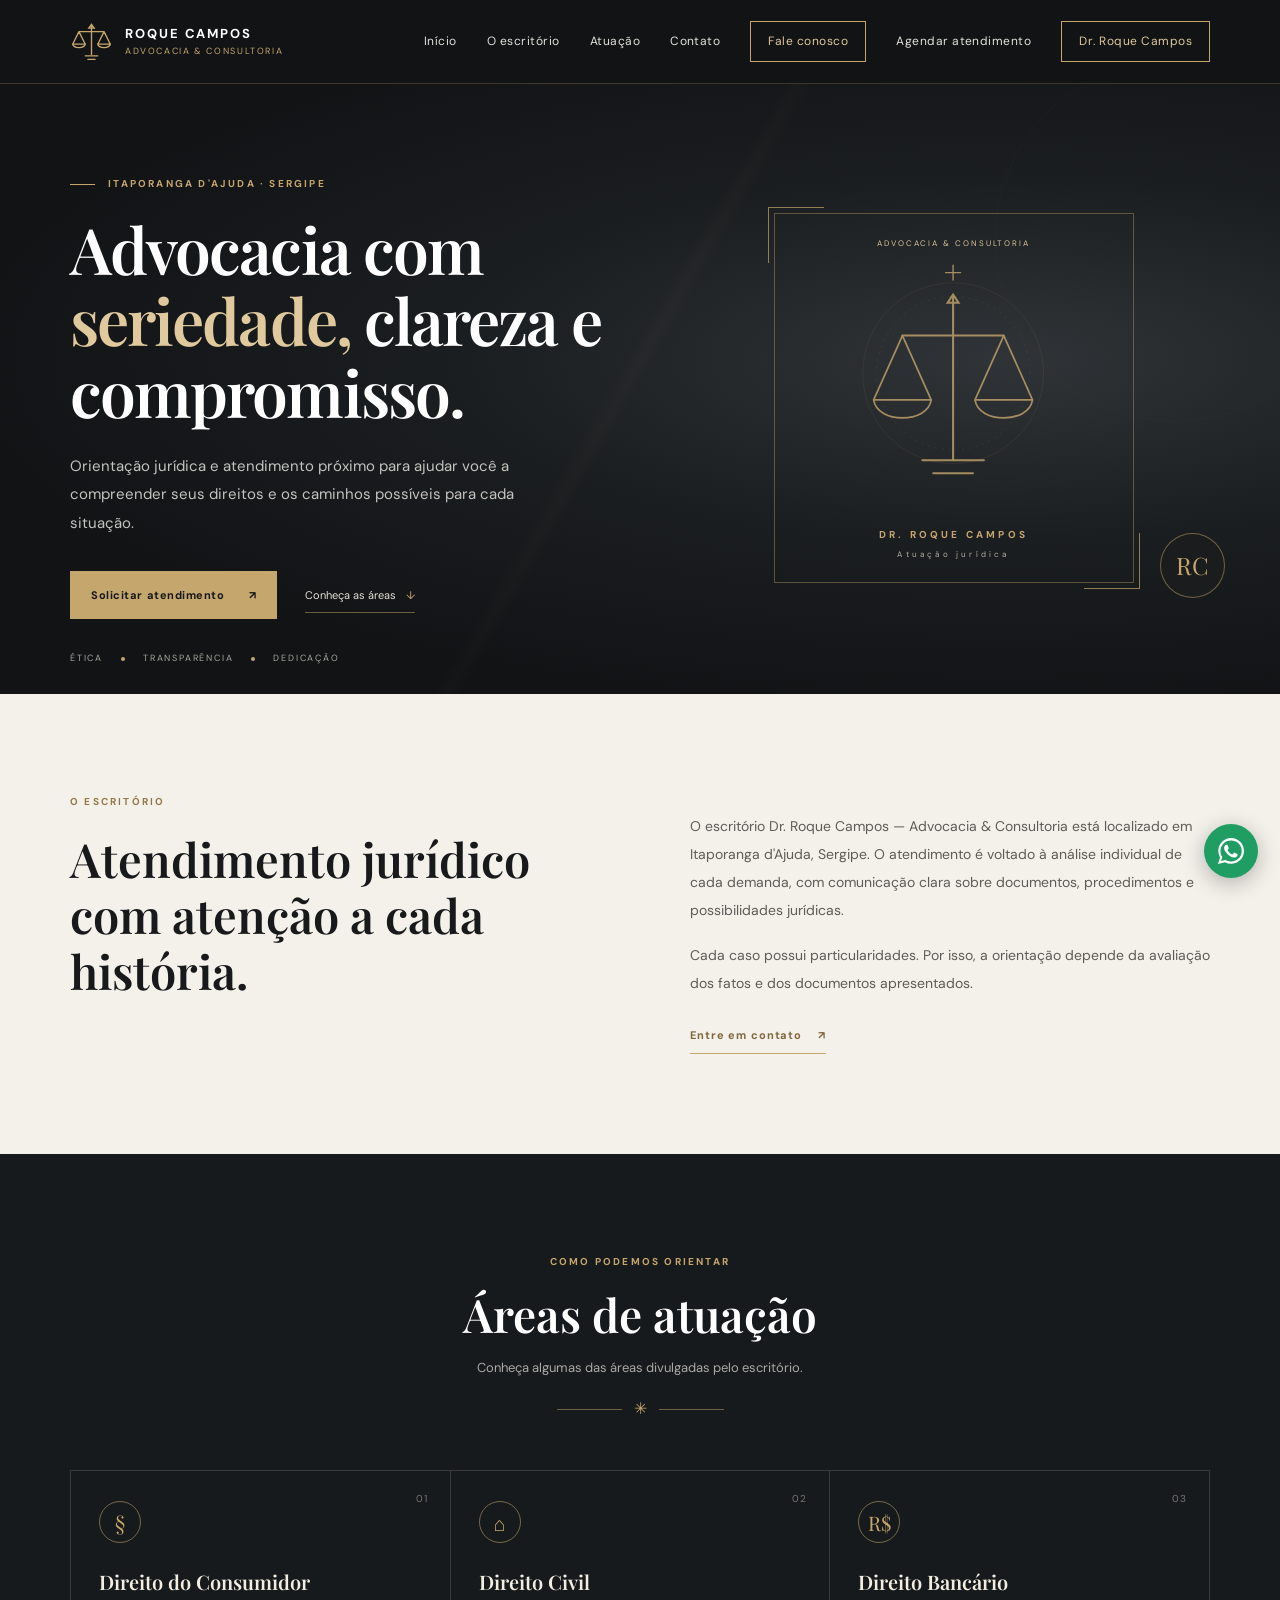
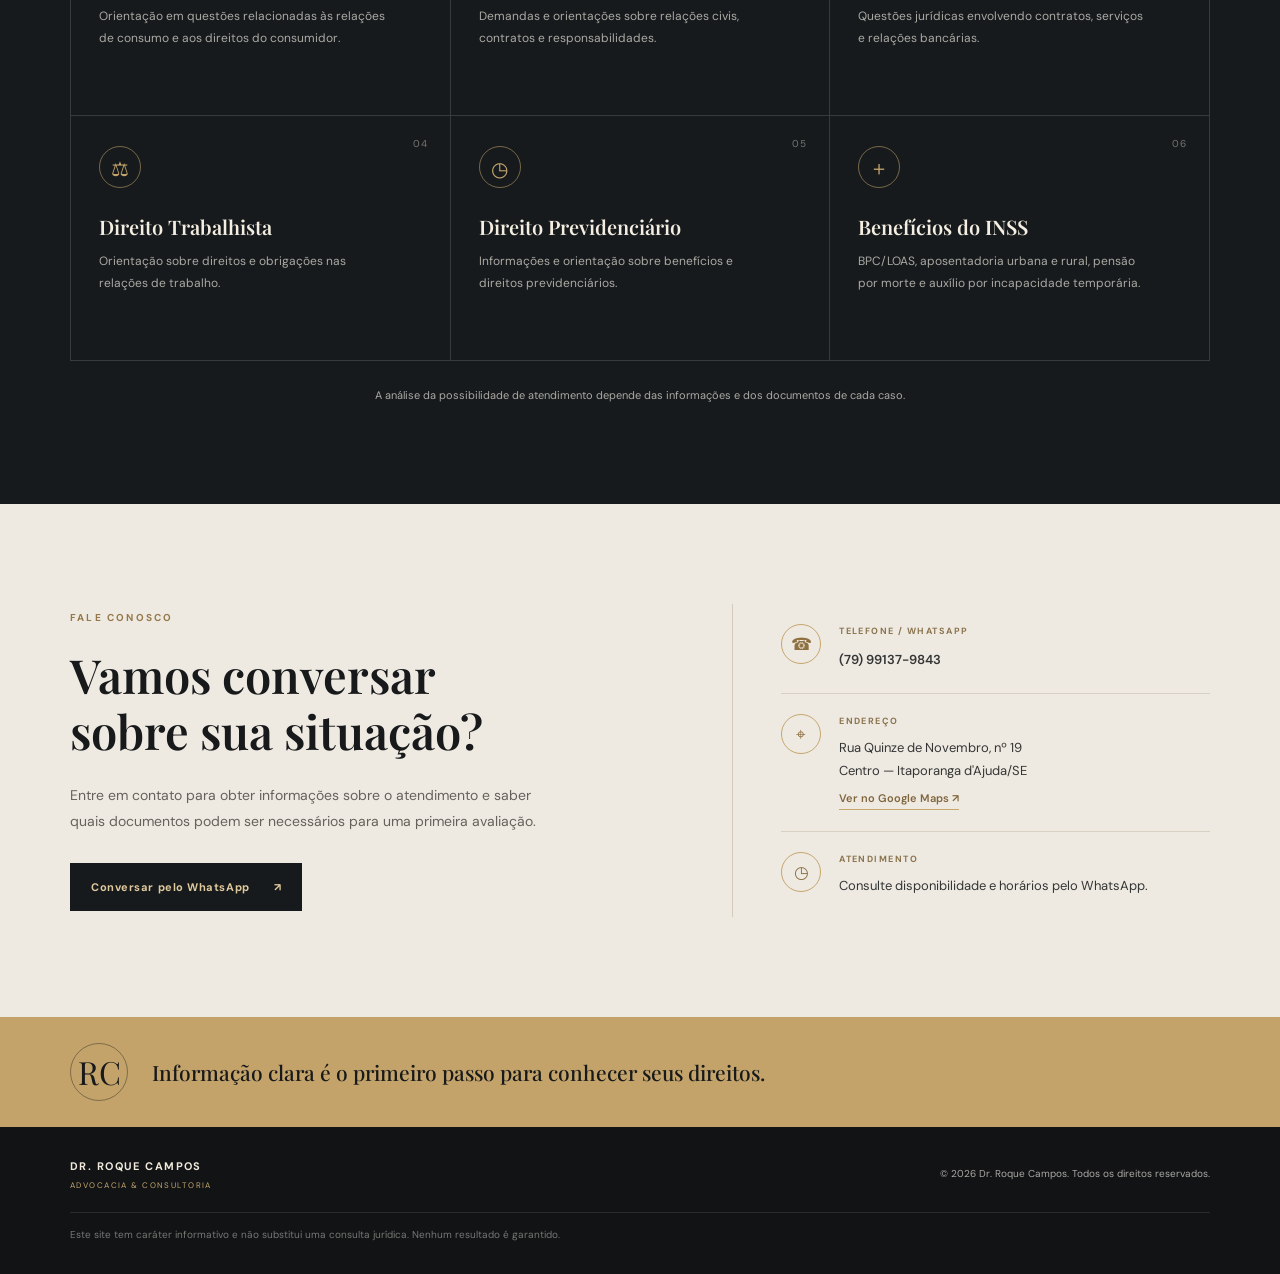
==== commit 2d4ffc34: "Update index.html" ====
--- a/index.html
+++ b/index.html
@@ -36,6 +36,7 @@
         <a href="#contato">Contato</a>
         <a class="nav-cta" href="https://wa.me/5579991379843" target="_blank" rel="noopener">Fale conosco</a>
         <a href="agendamento.html">Agendar atendimento</a>
+        <a class="nav-cta" href="admin.html">Dr. Roque Campos</a>
       </nav>
     </div>
   </header>
